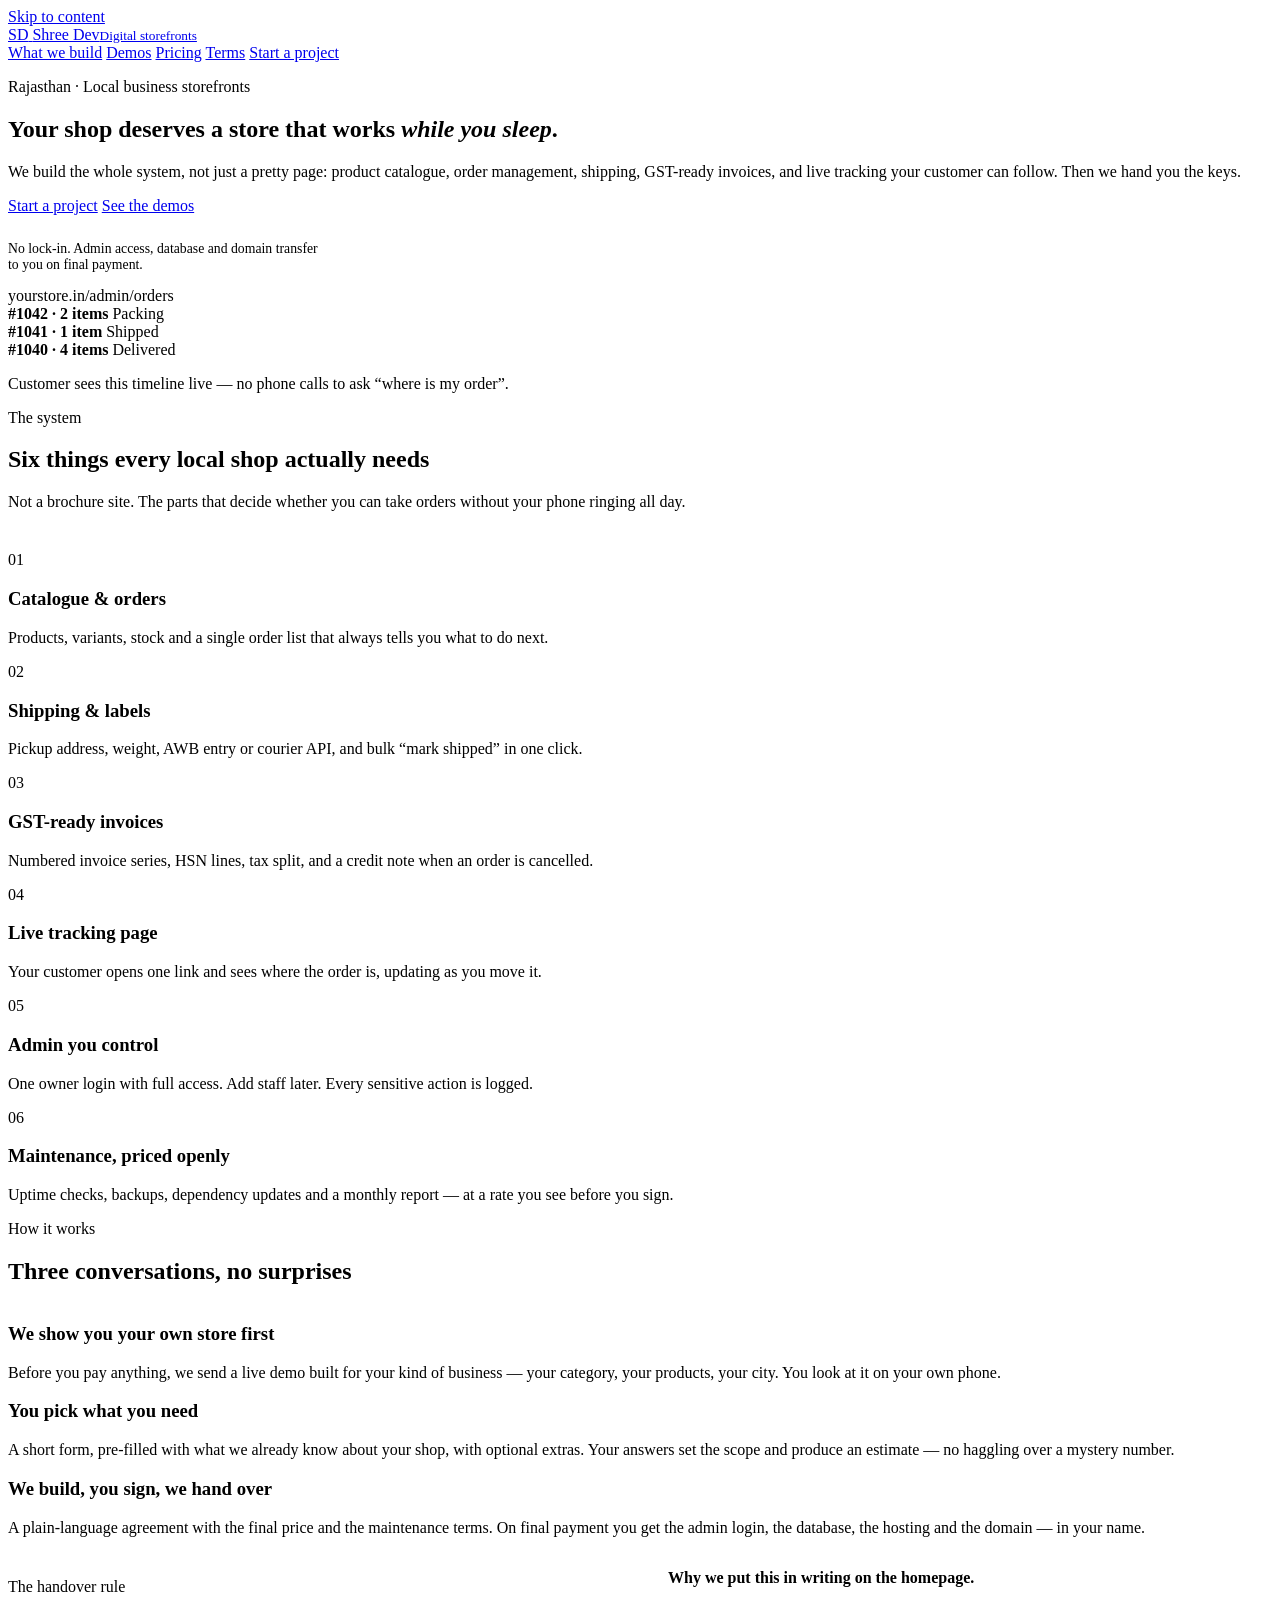
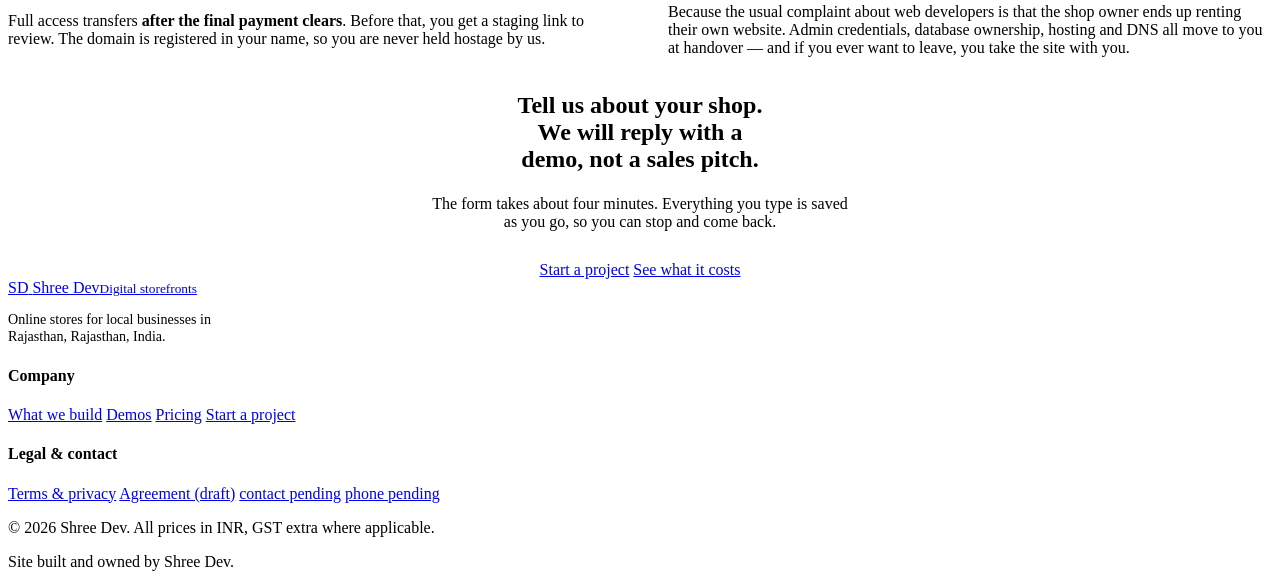
==== index.html @ 08fc1cc0 "Add files via upload" ====
<!DOCTYPE html>
<html lang="en">
<head>
<meta charset="utf-8">
<meta name="viewport" content="width=device-width, initial-scale=1">
<title>Shree Dev — Online stores for local businesses in Rajasthan</title>
<meta name="description" content="Shree Dev builds complete online stores for local businesses: catalogue, order management, shipping, GST invoices and live tracking. You keep full admin access.">
<meta name="theme-color" content="#fbf8f3">
<meta property="og:title" content="Shree Dev — Online stores for local businesses">
<meta property="og:description" content="Catalogue, orders, shipping, invoices and live tracking — built for your shop, handed over with full access.">
<meta property="og:type" content="website">
<link rel="stylesheet" href="assets/style.css">
</head>
<body>
<a class="skip" href="#main">Skip to content</a>

<header class="site-header">
  <div class="wrap">
    <a class="brand" href="index.html" aria-label="Shree Dev, home">
      <span class="mark" aria-hidden="true">SD</span>
      <span class="brand-name">Shree Dev<small>Digital storefronts</small></span>
    </a>
    <nav class="nav" aria-label="Main">
      <a href="services.html">What we build</a>
      <a href="demos.html">Demos</a>
      <a href="services.html#pricing">Pricing</a>
      <a href="legal.html">Terms</a>
      <a class="btn btn--primary" href="start.html">Start a project</a>
    </nav>
  </div>
</header>

<main id="main">

  <!-- HERO -->
  <section class="hero">
    <div class="wrap hero-grid">
      <div>
        <p class="eyebrow">Rajasthan &middot; Local business storefronts</p>
        <h1>Your shop deserves a store that works <em>while you sleep</em>.</h1>
        <p class="lede">
          We build the whole system, not just a pretty page: product catalogue, order
          management, shipping, GST-ready invoices, and live tracking your customer
          can follow. Then we hand you the keys.
        </p>
        <div class="btn-row">
          <a class="btn btn--terra" href="start.html">Start a project</a>
          <a class="btn btn--ghost" href="demos.html">See the demos</a>
        </div>
        <p style="margin-top:26px;font-size:.86rem;color:var(--ink-45);max-width:46ch">
          No lock-in. Admin access, database and domain transfer to you on final payment.
        </p>
      </div>

      <div class="preview" role="img" aria-label="Preview of the order dashboard we build for clients: three orders with packing, shipped and delivered status, and a tracking progress bar.">
        <div class="preview-bar">
          <span class="dot"></span><span class="dot"></span><span class="dot"></span>
          <span class="preview-url">yourstore.in/admin/orders</span>
        </div>
        <div class="preview-body">
          <div class="pv-row">
            <strong>#1042 &middot; 2 items</strong>
            <span class="chip chip--pack">Packing</span>
          </div>
          <div class="pv-row">
            <strong>#1041 &middot; 1 item</strong>
            <span class="chip chip--ship">Shipped</span>
          </div>
          <div class="pv-row">
            <strong>#1040 &middot; 4 items</strong>
            <span class="chip chip--done">Delivered</span>
          </div>
          <div class="pv-track" aria-hidden="true">
            <i class="on"></i><i class="on"></i><i class="on"></i><i></i><i></i>
          </div>
          <p class="pv-caption">Customer sees this timeline live — no phone calls to ask “where is my order”.</p>
        </div>
      </div>
    </div>
  </section>

  <!-- WHAT YOU GET -->
  <section class="section section--paper2">
    <div class="wrap">
      <p class="eyebrow">The system</p>
      <h2>Six things every local shop actually needs</h2>
      <p class="lede" style="margin-bottom:40px">
        Not a brochure site. The parts that decide whether you can take orders
        without your phone ringing all day.
      </p>

      <div class="grid grid--3">
        <article class="card reveal">
          <span class="num">01</span>
          <h3>Catalogue &amp; orders</h3>
          <p>Products, variants, stock and a single order list that always tells you what to do next.</p>
        </article>
        <article class="card reveal">
          <span class="num">02</span>
          <h3>Shipping &amp; labels</h3>
          <p>Pickup address, weight, AWB entry or courier API, and bulk “mark shipped” in one click.</p>
        </article>
        <article class="card reveal">
          <span class="num">03</span>
          <h3>GST-ready invoices</h3>
          <p>Numbered invoice series, HSN lines, tax split, and a credit note when an order is cancelled.</p>
        </article>
        <article class="card reveal">
          <span class="num">04</span>
          <h3>Live tracking page</h3>
          <p>Your customer opens one link and sees where the order is, updating as you move it.</p>
        </article>
        <article class="card reveal">
          <span class="num">05</span>
          <h3>Admin you control</h3>
          <p>One owner login with full access. Add staff later. Every sensitive action is logged.</p>
        </article>
        <article class="card reveal">
          <span class="num">06</span>
          <h3>Maintenance, priced openly</h3>
          <p>Uptime checks, backups, dependency updates and a monthly report — at a rate you see before you sign.</p>
        </article>
      </div>
    </div>
  </section>

  <!-- HOW IT WORKS -->
  <section class="section">
    <div class="wrap">
      <p class="eyebrow">How it works</p>
      <h2>Three conversations, no surprises</h2>
      <div class="steps" style="margin-top:38px">
        <div class="step reveal">
          <div>
            <h3>We show you your own store first</h3>
            <p>Before you pay anything, we send a live demo built for your kind of business — your category, your products, your city. You look at it on your own phone.</p>
          </div>
        </div>
        <div class="step reveal">
          <div>
            <h3>You pick what you need</h3>
            <p>A short form, pre-filled with what we already know about your shop, with optional extras. Your answers set the scope and produce an estimate — no haggling over a mystery number.</p>
          </div>
        </div>
        <div class="step reveal">
          <div>
            <h3>We build, you sign, we hand over</h3>
            <p>A plain-language agreement with the final price and the maintenance terms. On final payment you get the admin login, the database, the hosting and the domain — in your name.</p>
          </div>
        </div>
      </div>
    </div>
  </section>

  <!-- HANDOVER -->
  <section class="section section--paper2">
    <div class="wrap" style="display:grid;grid-template-columns:1fr 1fr;gap:56px;align-items:center">
      <div>
        <p class="eyebrow">The handover rule</p>
        <p class="pull">
          Full access transfers <strong>after the final payment clears</strong>. Before that,
          you get a staging link to review. The domain is registered in your name, so
          you are never held hostage by us.
        </p>
      </div>
      <div class="note reveal">
        <p><strong>Why we put this in writing on the homepage.</strong></p>
        <p>Because the usual complaint about web developers is that the shop owner ends up
        renting their own website. Admin credentials, database ownership, hosting and DNS
        all move to you at handover — and if you ever want to leave, you take the site with you.</p>
      </div>
    </div>
  </section>

  <!-- CTA -->
  <section class="section">
    <div class="wrap" style="text-align:center">
      <h2 style="max-width:22ch;margin-inline:auto">Tell us about your shop. We will reply with a demo, not a sales pitch.</h2>
      <p class="lede" style="margin:22px auto 30px;max-width:52ch">
        The form takes about four minutes. Everything you type is saved as you go, so you can stop and come back.
      </p>
      <div class="btn-row" style="justify-content:center">
        <a class="btn btn--terra" href="start.html">Start a project</a>
        <a class="btn btn--ghost" href="services.html#pricing">See what it costs</a>
      </div>
    </div>
  </section>

</main>

<footer class="site-footer">
  <div class="wrap">
    <div class="foot-grid">
      <div>
        <a class="brand" href="index.html" style="margin-bottom:16px">
          <span class="mark" aria-hidden="true">SD</span>
          <span class="brand-name">Shree Dev<small>Digital storefronts</small></span>
        </a>
        <p style="font-size:.88rem;max-width:34ch">
          Online stores for local businesses in <span data-site="city">Rajasthan</span>,
          <span data-site="cityRegion">Rajasthan, India</span>.
        </p>
      </div>
      <div>
        <h4>Company</h4>
        <a href="services.html">What we build</a>
        <a href="demos.html">Demos</a>
        <a href="services.html#pricing">Pricing</a>
        <a href="start.html">Start a project</a>
      </div>
      <div>
        <h4>Legal &amp; contact</h4>
        <a href="legal.html">Terms &amp; privacy</a>
        <a href="legal.html#agreement">Agreement (draft)</a>
        <a href="#" data-site="email">contact pending</a>
        <a href="#" data-site="phone">phone pending</a>
      </div>
    </div>
    <div class="foot-note">
      <p>&copy; <span id="year">2026</span> Shree Dev. All prices in INR, GST extra where applicable.</p>
      <p>Site built and owned by Shree Dev.</p>
    </div>
  </div>
</footer>

<script src="assets/config.js"></script>
<script src="assets/app.js"></script>
</body>
</html>
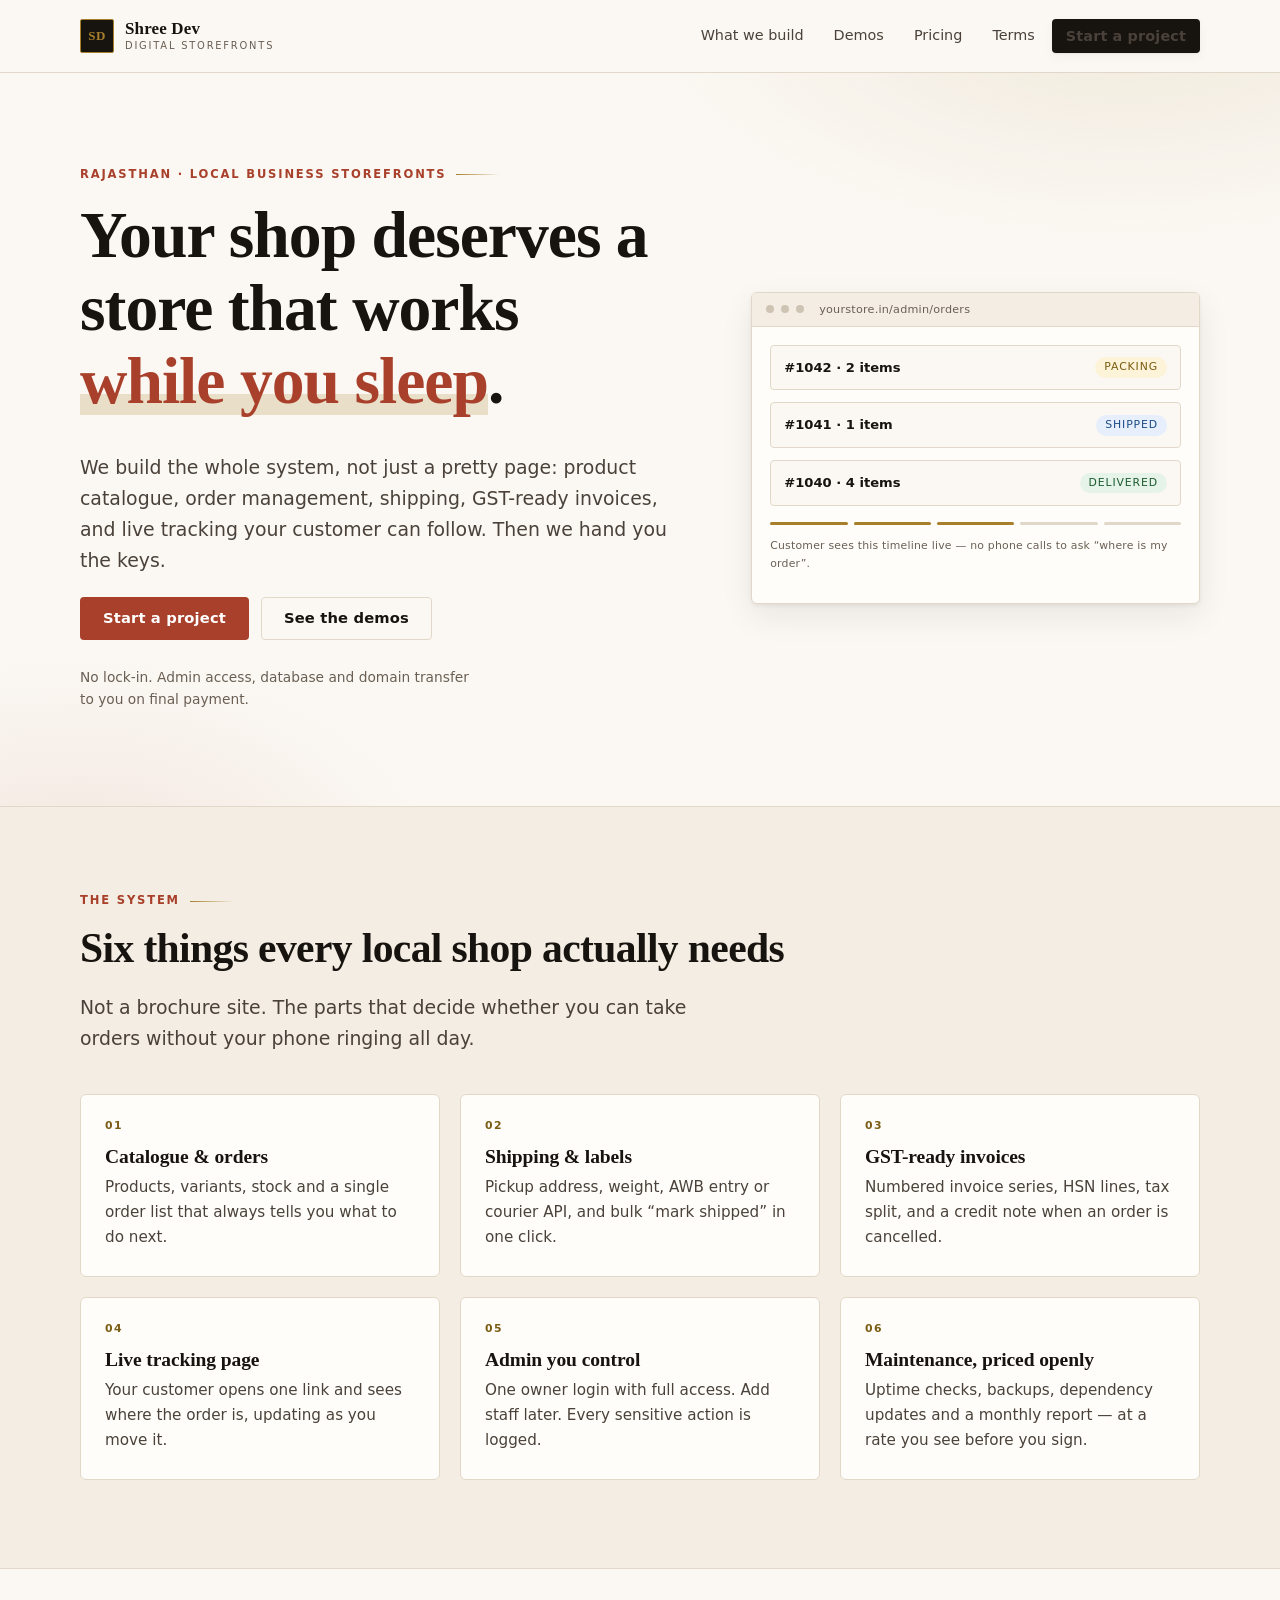
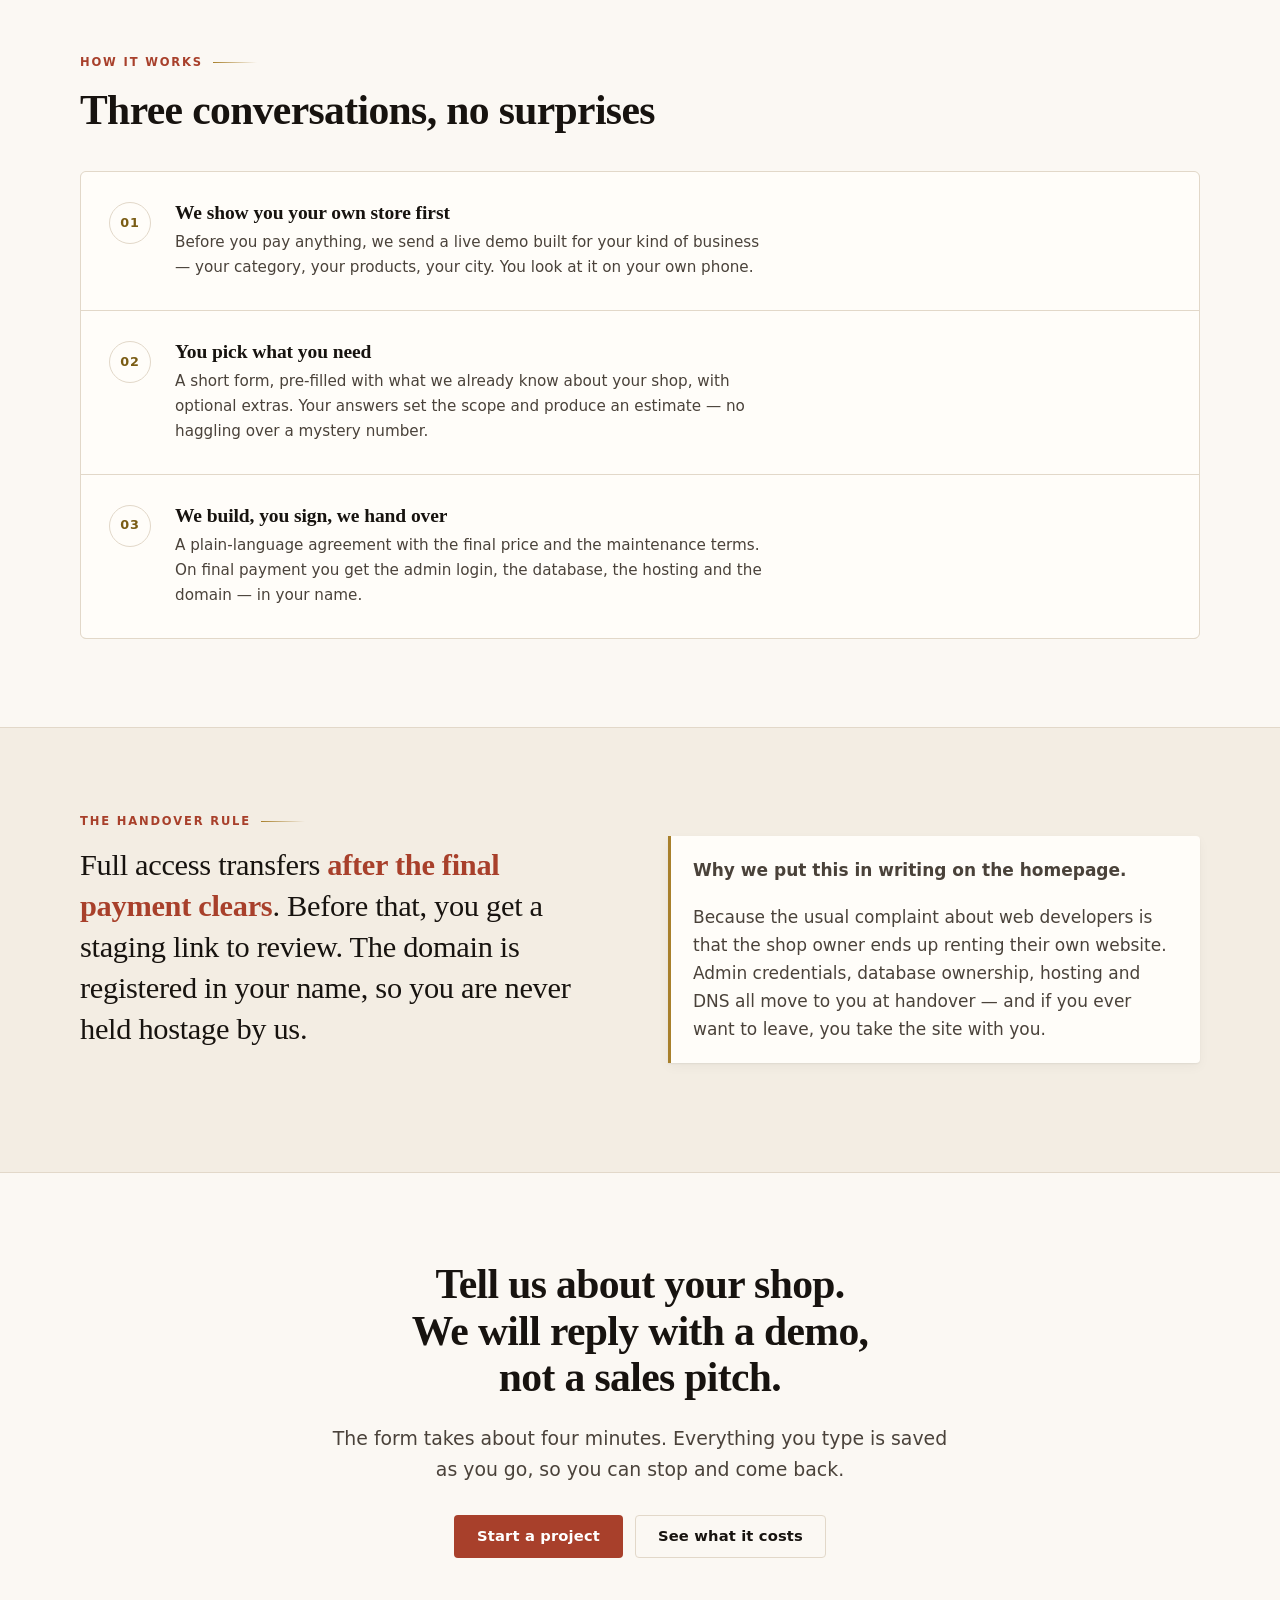
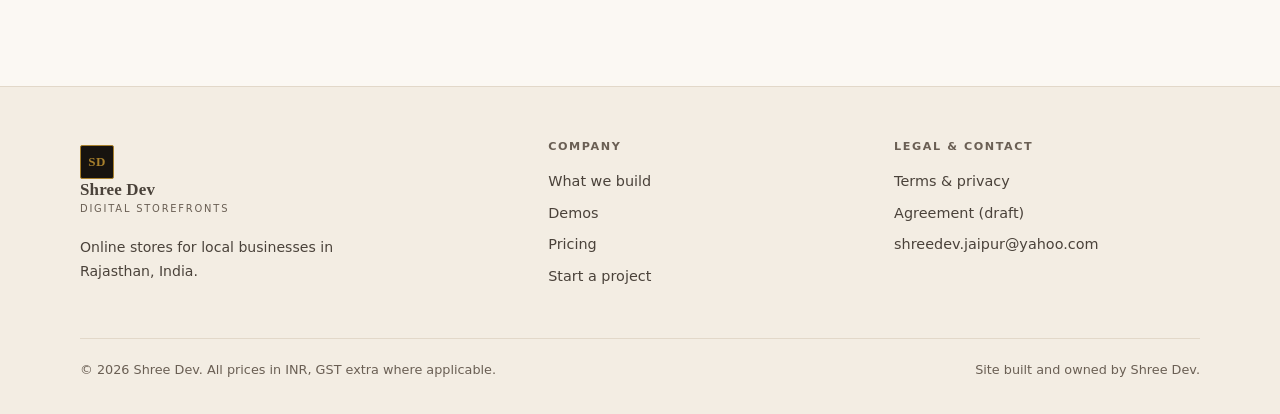
==== commit 0aa04091: "Fix live-site defects: footer fallbacks, demo buttons, og:image, favicon, robots/sitemap" ====
--- a/index.html
+++ b/index.html
@@ -9,6 +9,13 @@
 <meta property="og:title" content="Shree Dev — Online stores for local businesses">
 <meta property="og:description" content="Catalogue, orders, shipping, invoices and live tracking — built for your shop, handed over with full access.">
 <meta property="og:type" content="website">
+<meta property="og:url" content="https://shreedev-site.pages.dev/">
+<meta property="og:image" content="https://shreedev-site.pages.dev/assets/og-image.jpg">
+<meta property="og:image:width" content="1200">
+<meta property="og:image:height" content="630">
+<meta property="og:image:alt" content="Shree Dev — Your shop, online. Orders to delivery, done for you.">
+<meta name="twitter:card" content="summary_large_image">
+<link rel="icon" type="image/svg+xml" href="assets/favicon.svg">
 <link rel="stylesheet" href="assets/style.css">
 </head>
 <body>
@@ -198,7 +205,7 @@
         </a>
         <p style="font-size:.88rem;max-width:34ch">
           Online stores for local businesses in <span data-site="city">Rajasthan</span>,
-          <span data-site="cityRegion">Rajasthan, India</span>.
+          <span data-site="cityRegion">India</span>.
         </p>
       </div>
       <div>
@@ -212,8 +219,7 @@
         <h4>Legal &amp; contact</h4>
         <a href="legal.html">Terms &amp; privacy</a>
         <a href="legal.html#agreement">Agreement (draft)</a>
-        <a href="#" data-site="email">contact pending</a>
-        <a href="#" data-site="phone">phone pending</a>
+        <a href="mailto:shreedev.jaipur@yahoo.com" data-site="email">shreedev.jaipur@yahoo.com</a>
       </div>
     </div>
     <div class="foot-note">
--- a/assets/style.css
+++ b/assets/style.css
@@ -0,0 +1,354 @@
+/* Shree Dev — agency site styles
+   Palette: paper / ink / terracotta / brass
+   No external fonts, no external requests. */
+
+:root {
+  --paper: #fbf8f3;
+  --paper-2: #f3ede3;
+  --ink: #17130f;
+  --ink-70: #4a423a;
+  --ink-45: #6a5f54;   /* muted text: 5.34:1 on paper-2, passes AA (was #7a6f64 at 4.21:1 — failed on footer/table) */
+  --line: #e2d8c9;
+  --terra: #a8402b;
+  --terra-dark: #8a3322;
+  --brass: #a8802c;         /* decoration only: borders, hairlines, fills */
+  --brass-text: #7a5c14;   /* brass for TEXT: 5.88:1 on paper, passes AA (orig brass is 3.42:1 — fails) */
+  --white: #fffdf9;
+  --focus: #1a5fb4;
+  --shadow-sm: 0 1px 2px rgba(23, 19, 15, .06), 0 4px 12px rgba(23, 19, 15, .04);
+  --shadow-md: 0 2px 4px rgba(23, 19, 15, .06), 0 12px 32px rgba(23, 19, 15, .08);
+  --serif: "Iowan Old Style", "Palatino Linotype", Palatino, Georgia, "Times New Roman", serif;
+  --sans: "Segoe UI", system-ui, -apple-system, "Helvetica Neue", Arial, sans-serif;
+  --wrap: 1120px;
+  --r: 4px;
+}
+
+* { box-sizing: border-box; }
+
+html { scroll-behavior: smooth; }
+
+body {
+  margin: 0;
+  background: var(--paper);
+  color: var(--ink);
+  font: 400 17px/1.65 var(--sans);
+  -webkit-font-smoothing: antialiased;
+  text-rendering: optimizeLegibility;
+}
+
+@media (prefers-reduced-motion: reduce) {
+  html { scroll-behavior: auto; }
+  * { animation: none !important; transition: none !important; }
+}
+
+img { max-width: 100%; display: block; }
+a { color: var(--terra-dark); text-decoration-thickness: 1px; text-underline-offset: 3px; }
+a:hover { color: var(--terra); }
+
+:focus-visible {
+  outline: 3px solid var(--focus);
+  outline-offset: 2px;
+  border-radius: 2px;
+}
+
+.skip {
+  position: absolute; left: -9999px; top: 0;
+  background: var(--ink); color: var(--white);
+  padding: 12px 18px; z-index: 99;
+}
+.skip:focus { left: 12px; top: 12px; }
+
+/* ---------- layout ---------- */
+.wrap { width: min(100% - 40px, var(--wrap)); margin-inline: auto; }
+.section { padding: 88px 0; }
+.section--tight { padding: 56px 0; }
+.section--paper2 { background: var(--paper-2); border-block: 1px solid var(--line); }
+
+/* ---------- type ---------- */
+h1, h2, h3, h4 { font-family: var(--serif); font-weight: 600; letter-spacing: -.015em; margin: 0 0 .5em; line-height: 1.12; }
+h1 { font-size: clamp(2.4rem, 6vw, 4.1rem); }
+h2 { font-size: clamp(1.75rem, 3.6vw, 2.6rem); }
+h3 { font-size: 1.22rem; letter-spacing: -.005em; }
+p { margin: 0 0 1.1em; color: var(--ink-70); max-width: 62ch; }
+.lede { font-size: 1.18rem; color: var(--ink-70); max-width: 54ch; }
+
+.eyebrow {
+  font: 600 .72rem/1 var(--sans);
+  letter-spacing: .16em;
+  text-transform: uppercase;
+  color: var(--terra);
+  margin: 0 0 18px;
+  display: flex; align-items: center; gap: 10px;
+}
+.eyebrow::after {
+  content: ""; height: 1px; flex: 0 0 44px;
+  background: linear-gradient(90deg, var(--brass), transparent);
+}
+
+/* ---------- header ---------- */
+.site-header {
+  position: sticky; top: 0; z-index: 40;
+  background: rgba(251, 248, 243, .88);
+  backdrop-filter: blur(10px);
+  border-bottom: 1px solid var(--line);
+}
+.site-header .wrap {
+  display: flex; align-items: center; justify-content: space-between;
+  gap: 24px; min-height: 72px;
+}
+.brand { display: flex; align-items: center; gap: 11px; text-decoration: none; color: var(--ink); }
+.brand:hover { color: var(--ink); }
+.mark {
+  width: 34px; height: 34px; flex: 0 0 34px;
+  display: grid; place-items: center;
+  border: 1px solid var(--brass);
+  background: var(--ink); color: var(--brass);
+  font: 600 13px/1 var(--serif); letter-spacing: .04em;
+  border-radius: 2px;
+}
+.brand-name { font: 600 1.06rem/1.2 var(--serif); letter-spacing: .01em; }
+.brand-name small {
+  display: block; font: 400 .62rem/1.4 var(--sans);
+  letter-spacing: .18em; text-transform: uppercase; color: var(--ink-45);
+}
+.nav { display: flex; align-items: center; gap: 4px; }
+.nav a {
+  font-size: .9rem; color: var(--ink-70); text-decoration: none;
+  padding: 9px 13px; border-radius: var(--r);
+  transition: background .18s ease, color .18s ease;
+}
+.nav a:hover { background: var(--paper-2); color: var(--ink); }
+.nav a[aria-current="page"] { color: var(--ink); font-weight: 600; }
+
+@media (max-width: 860px) {
+  .nav { display: none; }
+  .site-header .wrap { min-height: 62px; }
+}
+
+/* ---------- buttons ---------- */
+.btn {
+  display: inline-flex; align-items: center; gap: 9px;
+  padding: 13px 22px; border-radius: var(--r);
+  font: 600 .92rem/1 var(--sans); letter-spacing: .01em;
+  text-decoration: none; border: 1px solid transparent;
+  cursor: pointer; transition: transform .16s ease, box-shadow .16s ease, background .16s ease, color .16s ease;
+}
+.btn:hover { transform: translateY(-1px); }
+.btn--primary { background: var(--ink); color: var(--white); box-shadow: var(--shadow-sm); }
+.btn--primary:hover { background: #000; color: #fff; box-shadow: var(--shadow-md); }
+.btn--ghost { background: transparent; color: var(--ink); border-color: var(--line); }
+.btn--ghost:hover { background: var(--white); border-color: var(--ink-45); color: var(--ink); }
+.btn--terra { background: var(--terra); color: #fff; }
+.btn--terra:hover { background: var(--terra-dark); color: #fff; }
+.btn[aria-disabled="true"] { opacity: .45; pointer-events: none; }
+.btn-row { display: flex; flex-wrap: wrap; gap: 12px; align-items: center; }
+
+/* ---------- hero ---------- */
+.hero { position: relative; overflow: hidden; padding: 96px 0 80px; }
+.hero::before {
+  content: ""; position: absolute; inset: 0; pointer-events: none;
+  background:
+    radial-gradient(680px 340px at 88% -10%, rgba(168, 128, 44, .13), transparent 70%),
+    radial-gradient(520px 320px at 6% 110%, rgba(168, 64, 43, .10), transparent 70%);
+}
+.hero .wrap { position: relative; }
+.hero-grid { display: grid; grid-template-columns: 1.15fr .85fr; gap: 64px; align-items: center; }
+@media (max-width: 980px) { .hero-grid { grid-template-columns: 1fr; gap: 44px; } }
+.hero h1 em { font-style: normal; color: var(--terra); position: relative; white-space: nowrap; }
+.hero h1 em::after {
+  content: ""; position: absolute; left: 0; right: 0; bottom: .04em; height: .32em;
+  background: rgba(168, 128, 44, .22); z-index: -1;
+}
+
+/* preview card in hero */
+.preview {
+  background: var(--white);
+  border: 1px solid var(--line);
+  border-radius: 6px;
+  box-shadow: var(--shadow-md);
+  overflow: hidden;
+}
+.preview-bar {
+  display: flex; align-items: center; gap: 7px;
+  padding: 11px 14px; border-bottom: 1px solid var(--line);
+  background: var(--paper-2);
+}
+.dot { width: 8px; height: 8px; border-radius: 50%; background: #cfc4b4; }
+.preview-url {
+  margin-left: 8px; font: 400 .7rem/1 var(--sans);
+  color: var(--ink-45); letter-spacing: .02em;
+}
+.preview-body { padding: 18px; display: grid; gap: 12px; }
+.pv-row { display: flex; align-items: center; justify-content: space-between; gap: 12px;
+  padding: 11px 13px; border: 1px solid var(--line); border-radius: var(--r); background: var(--paper); }
+.pv-row strong { font-size: .82rem; font-weight: 600; }
+.pv-row span { font: 500 .68rem/1 var(--sans); letter-spacing: .08em; text-transform: uppercase; }
+.chip { padding: 5px 9px; border-radius: 999px; font-size: .64rem; letter-spacing: .09em; text-transform: uppercase; font-weight: 700; }
+.chip--pack { background: #fdf3d8; color: #7a5c12; }
+.chip--ship { background: #e6effb; color: #1c4c85; }
+.chip--done { background: #e5f3e8; color: #1f5c32; }
+.pv-track { display: flex; align-items: center; gap: 6px; margin-top: 4px; }
+.pv-track i { height: 3px; flex: 1; background: var(--line); border-radius: 2px; }
+.pv-track i.on { background: var(--brass); }
+.pv-caption { font-size: .68rem; color: var(--ink-45); letter-spacing: .02em; }
+
+/* ---------- cards ---------- */
+.grid { display: grid; gap: 20px; }
+.grid--3 { grid-template-columns: repeat(3, 1fr); }
+.grid--2 { grid-template-columns: repeat(2, 1fr); }
+@media (max-width: 980px) { .grid--3 { grid-template-columns: 1fr 1fr; } }
+@media (max-width: 680px) { .grid--3, .grid--2 { grid-template-columns: 1fr; } }
+
+.card {
+  background: var(--white);
+  border: 1px solid var(--line);
+  border-radius: 6px;
+  padding: 26px 24px;
+  transition: transform .2s ease, box-shadow .2s ease, border-color .2s ease;
+}
+.card:hover { transform: translateY(-3px); box-shadow: var(--shadow-md); border-color: #d3c6b4; }
+.card h3 { margin-bottom: .35em; }
+.card p { margin: 0; font-size: .95rem; }
+.card .num {
+  font: 600 .68rem/1 var(--sans); letter-spacing: .14em;
+  color: var(--brass-text); display: block; margin-bottom: 14px;
+}
+
+/* ---------- steps ---------- */
+.steps { counter-reset: step; display: grid; gap: 1px; background: var(--line); border: 1px solid var(--line); border-radius: 6px; overflow: hidden; }
+.step { background: var(--white); padding: 30px 28px; display: grid; grid-template-columns: 46px 1fr; gap: 20px; align-items: start; }
+.step::before {
+  counter-increment: step; content: counter(step, decimal-leading-zero);
+  font: 600 .8rem/1 var(--sans); letter-spacing: .06em; color: var(--brass-text);
+  border: 1px solid var(--line); border-radius: 50%;
+  width: 40px; height: 40px; display: grid; place-items: center;
+}
+.step h3 { margin-bottom: .3em; }
+.step p { margin: 0; font-size: .95rem; }
+
+/* ---------- table ---------- */
+.table-wrap { overflow-x: auto; border: 1px solid var(--line); border-radius: 6px; background: var(--white); }
+table { width: 100%; border-collapse: collapse; font-size: .93rem; min-width: 620px; }
+th, td { text-align: left; padding: 14px 18px; border-bottom: 1px solid var(--line); vertical-align: top; }
+thead th {
+  font: 600 .7rem/1.4 var(--sans); letter-spacing: .12em; text-transform: uppercase;
+  color: var(--ink-45); background: var(--paper-2);
+}
+tbody tr:last-child td { border-bottom: 0; }
+tbody tr:hover { background: #fdfbf7; }
+td.yes { color: #1f5c32; font-weight: 600; }
+td.no { color: #9a8f84; }
+
+/* ---------- quote / note blocks ---------- */
+.note {
+  border-left: 3px solid var(--brass);
+  background: var(--white);
+  padding: 20px 22px; border-radius: 0 var(--r) var(--r) 0;
+  box-shadow: var(--shadow-sm);
+}
+.note p:last-child { margin-bottom: 0; }
+.note--warn { border-left-color: var(--terra); }
+.note--warn strong { color: var(--terra-dark); }
+
+.pull {
+  font-family: var(--serif); font-size: clamp(1.3rem, 2.6vw, 1.9rem);
+  line-height: 1.35; letter-spacing: -.01em; color: var(--ink);
+  max-width: 34ch;
+}
+.pull strong { color: var(--terra); font-weight: 600; }
+
+/* ---------- demo cards ---------- */
+.demo-card {
+  background: var(--white); border: 1px solid var(--line); border-radius: 6px;
+  overflow: hidden; display: flex; flex-direction: column;
+  transition: transform .2s ease, box-shadow .2s ease;
+}
+.demo-card:hover { transform: translateY(-3px); box-shadow: var(--shadow-md); }
+.demo-thumb {
+  aspect-ratio: 16 / 10; position: relative; overflow: hidden;
+  border-bottom: 1px solid var(--line);
+  display: grid; place-items: center;
+}
+.demo-thumb--retail { background: linear-gradient(135deg, #efe6d6, #ddc9ae); }
+.demo-thumb--food { background: linear-gradient(135deg, #f0ddd2, #dcb9a2); }
+.demo-thumb--craft { background: linear-gradient(135deg, #e8e2d4, #c8bda3); }
+.demo-thumb span {
+  font: 600 .68rem/1 var(--sans); letter-spacing: .18em; text-transform: uppercase;
+  color: var(--ink-45);
+  border: 1px solid rgba(23,19,15,.18); padding: 8px 12px; border-radius: 999px;
+  background: rgba(255,255,255,.6);
+}
+.demo-body { padding: 22px 22px 24px; display: flex; flex-direction: column; gap: 10px; flex: 1; }
+.demo-body h3 { margin: 0; }
+.demo-body p { margin: 0; font-size: .93rem; flex: 1; }
+.tag { font: 600 .66rem/1 var(--sans); letter-spacing: .12em; text-transform: uppercase; color: var(--brass-text); }
+
+/* ---------- form ---------- */
+.form-shell { background: var(--white); border: 1px solid var(--line); border-radius: 6px; box-shadow: var(--shadow-sm); padding: 34px; }
+@media (max-width: 620px) { .form-shell { padding: 22px 18px; } }
+.field { margin-bottom: 20px; }
+.field > label, .fieldset > legend {
+  display: block; font: 600 .82rem/1.5 var(--sans); letter-spacing: .01em;
+  margin-bottom: 7px; color: var(--ink);
+}
+.hint { display: block; font: 400 .78rem/1.5 var(--sans); color: var(--ink-45); margin-top: 5px; }
+input[type="text"], input[type="email"], input[type="tel"], input[type="url"], select, textarea {
+  width: 100%; padding: 11px 13px; font: 400 .95rem/1.45 var(--sans);
+  color: var(--ink); background: var(--paper);
+  border: 1px solid var(--line); border-radius: var(--r);
+  transition: border-color .16s ease, background .16s ease;
+}
+input:focus, select:focus, textarea:focus { border-color: var(--ink-45); background: var(--white); }
+textarea { min-height: 96px; resize: vertical; }
+.fieldset { border: 1px solid var(--line); border-radius: var(--r); padding: 18px 18px 6px; margin: 0 0 20px; }
+.fieldset legend { padding: 0 6px; margin-bottom: 12px; }
+.check { display: flex; gap: 10px; align-items: flex-start; margin-bottom: 10px; font-size: .92rem; color: var(--ink-70); }
+.check input { margin-top: 4px; width: 16px; height: 16px; accent-color: var(--terra); flex: 0 0 16px; }
+.row-2 { display: grid; grid-template-columns: 1fr 1fr; gap: 18px; }
+@media (max-width: 620px) { .row-2 { grid-template-columns: 1fr; } }
+.err { color: #9a2b1b; font: 600 .78rem/1.5 var(--sans); margin-top: 5px; display: none; }
+.field.invalid input, .field.invalid select { border-color: #c0392b; }
+.field.invalid .err { display: block; }
+
+.form-status {
+  margin-top: 18px; padding: 14px 16px; border-radius: var(--r);
+  font-size: .9rem; display: none;
+}
+.form-status.show { display: block; }
+.form-status--ok { background: #e5f3e8; color: #1f5c32; border: 1px solid #bcdcc4; }
+.form-status--bad { background: #fbe9e5; color: #8a3322; border: 1px solid #e8c3b8; }
+
+.devbar {
+  background: #fff5d6; border: 1px dashed #b8942f; color: #6b520f;
+  padding: 10px 14px; border-radius: var(--r); font-size: .82rem;
+  margin-bottom: 18px;
+}
+
+/* ---------- legal ---------- */
+.legal { max-width: 78ch; }
+.legal h2 { margin-top: 2.1em; padding-top: 1.1em; border-top: 1px solid var(--line); }
+.legal h2:first-of-type { margin-top: 0; border-top: 0; padding-top: 0; }
+.legal h3 { margin-top: 1.6em; }
+.legal ul, .legal ol { color: var(--ink-70); padding-left: 22px; }
+.legal li { margin-bottom: .5em; }
+.draft-banner {
+  background: #fbe9e5; border: 1px solid #e8c3b8; color: #7a2c1c;
+  padding: 16px 18px; border-radius: var(--r); margin-bottom: 34px;
+  font-size: .9rem;
+}
+.draft-banner strong { letter-spacing: .06em; text-transform: uppercase; font-size: .78rem; display: block; margin-bottom: 6px; }
+
+/* ---------- footer ---------- */
+.site-footer { border-top: 1px solid var(--line); background: var(--paper-2); padding: 54px 0 34px; margin-top: 40px; }
+.foot-grid { display: grid; grid-template-columns: 1.4fr 1fr 1fr; gap: 40px; }
+@media (max-width: 780px) { .foot-grid { grid-template-columns: 1fr; gap: 28px; } }
+.foot-grid h4 { font: 600 .7rem/1 var(--sans); letter-spacing: .14em; text-transform: uppercase; color: var(--ink-45); margin-bottom: 14px; }
+.foot-grid a { display: block; font-size: .9rem; color: var(--ink-70); text-decoration: none; padding: 4px 0; }
+.foot-grid a:hover { color: var(--terra-dark); text-decoration: underline; }
+.foot-note { margin-top: 40px; padding-top: 20px; border-top: 1px solid var(--line); font-size: .8rem; color: var(--ink-45); display: flex; justify-content: space-between; gap: 20px; flex-wrap: wrap; }
+.foot-note p { margin: 0; color: var(--ink-45); font-size: .8rem; max-width: none; }
+
+/* ---------- reveal on scroll ---------- */
+.reveal { opacity: 0; transform: translateY(14px); transition: opacity .55s ease, transform .55s ease; }
+.reveal.in { opacity: 1; transform: none; }
+@media (prefers-reduced-motion: reduce) { .reveal { opacity: 1; transform: none; } }
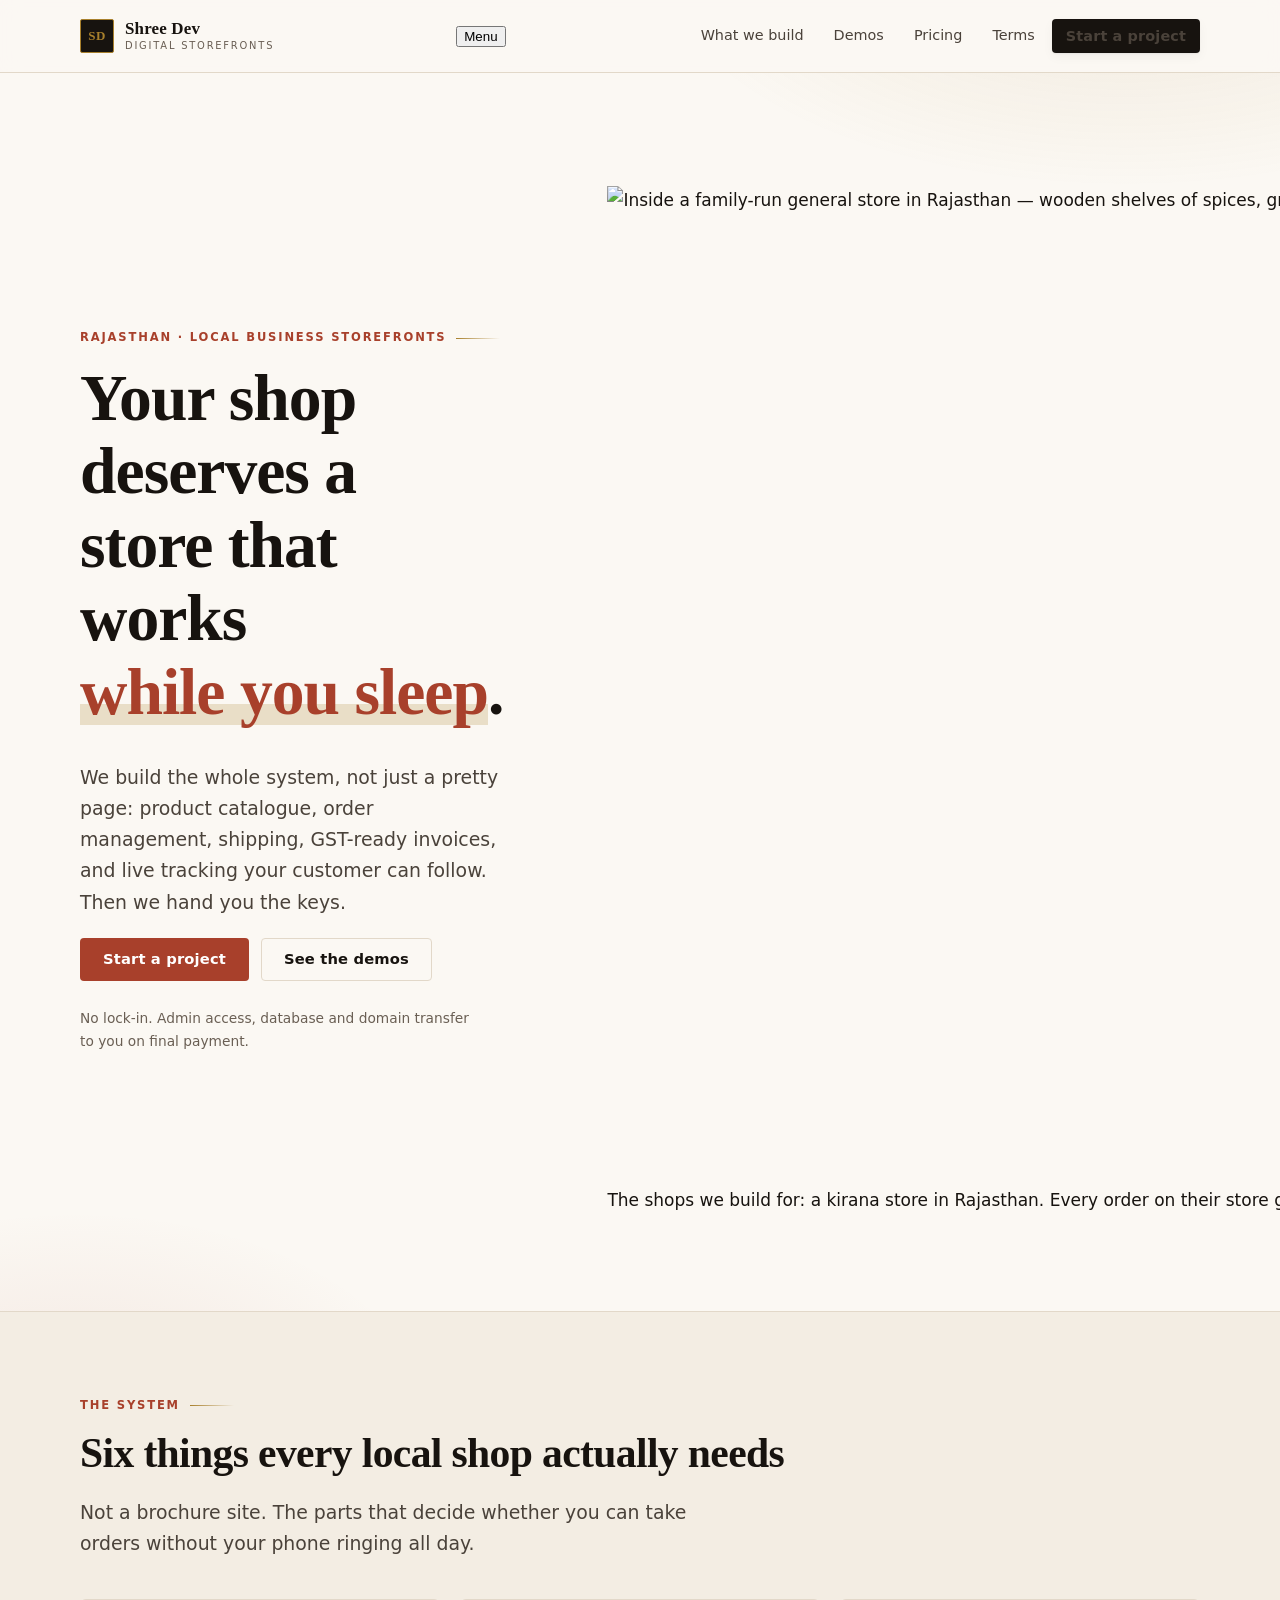
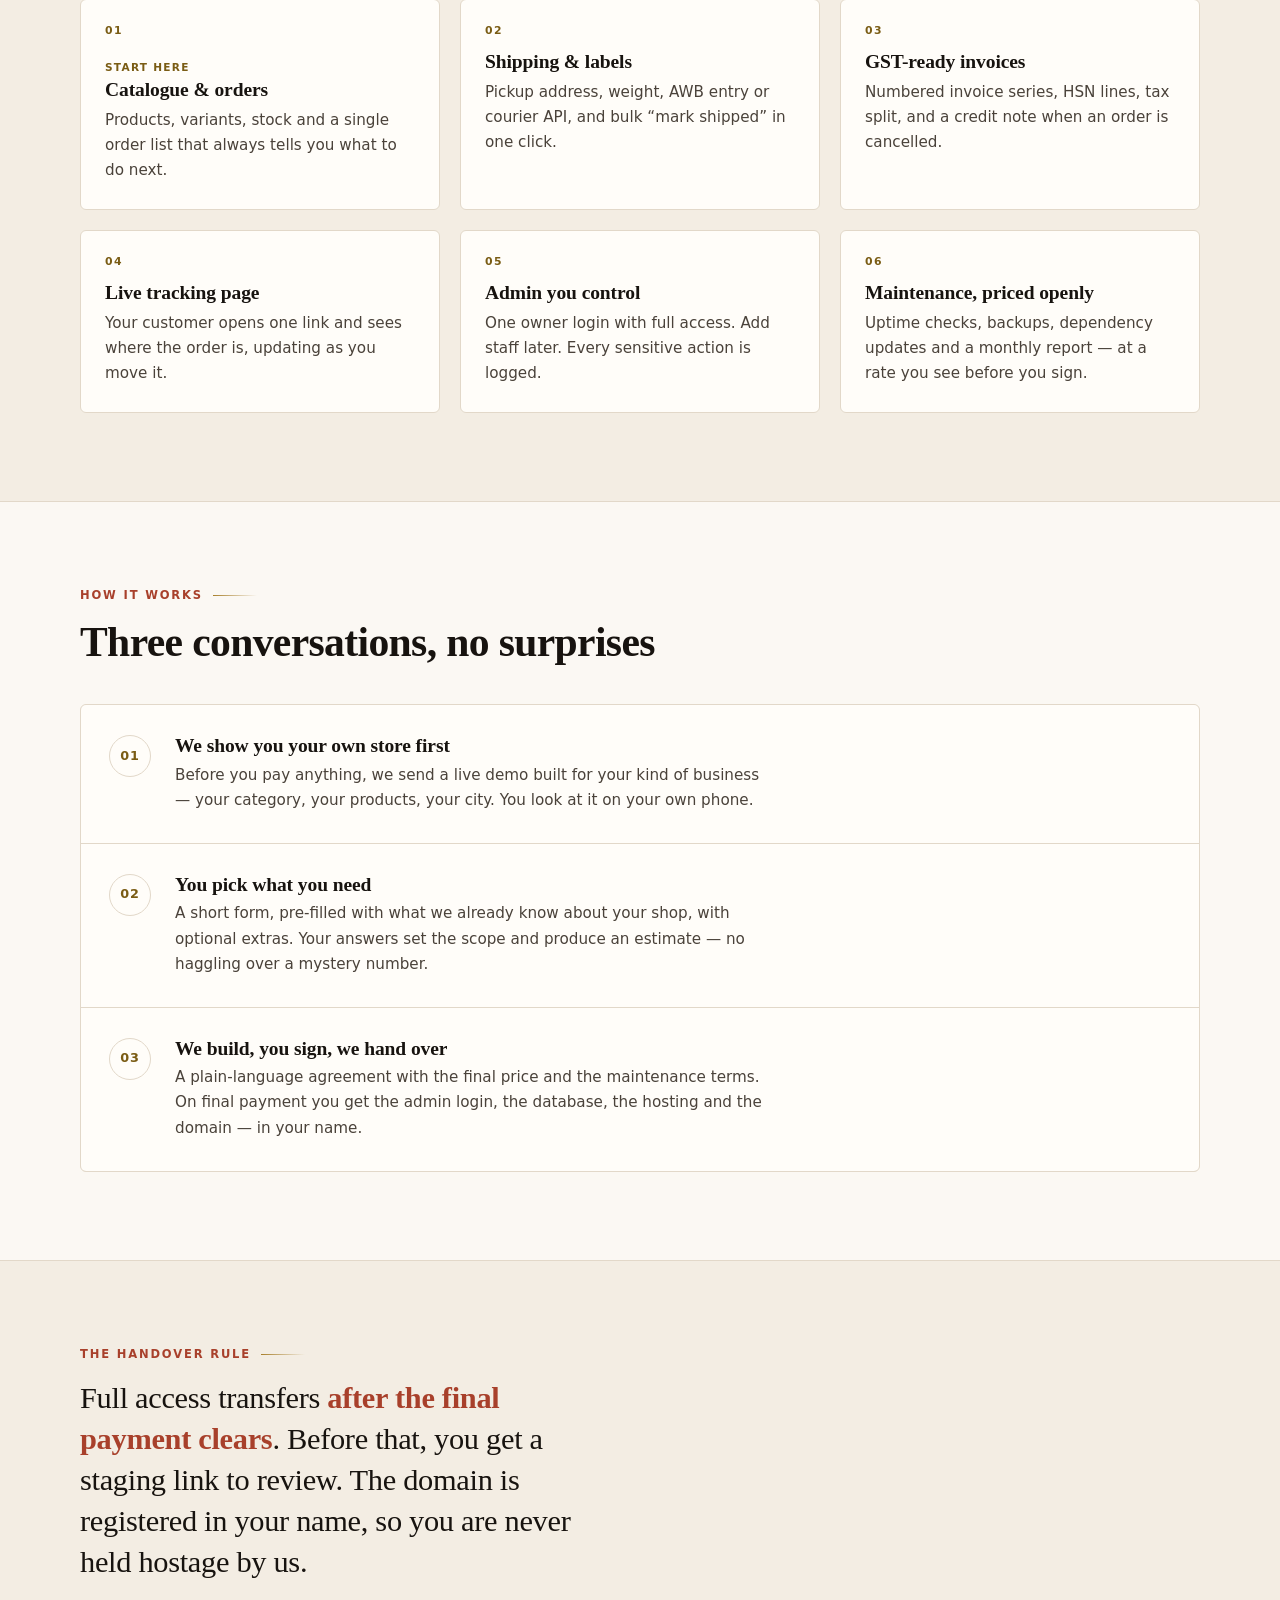
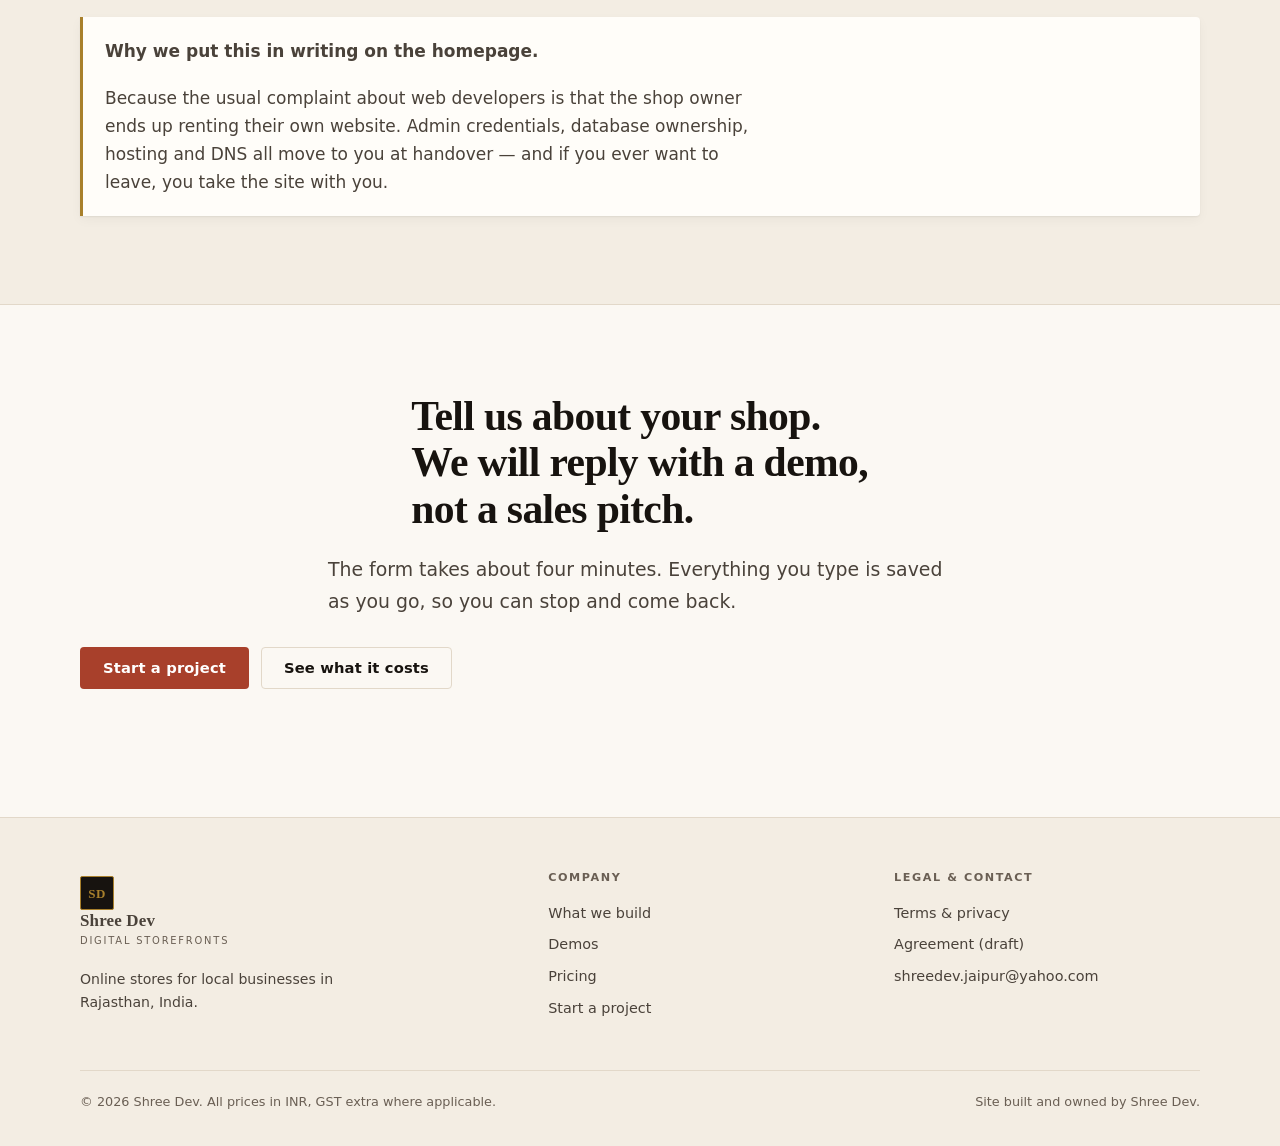
==== commit d16e5ba9: "Site improvement round: mobile nav, security headers, spam honeypot, real imagery, JSON-LD" ====
--- a/index.html
+++ b/index.html
@@ -17,6 +17,19 @@
 <meta name="twitter:card" content="summary_large_image">
 <link rel="icon" type="image/svg+xml" href="assets/favicon.svg">
 <link rel="stylesheet" href="assets/style.css">
+<script type="application/ld+json">
+{
+  "@context": "https://schema.org",
+  "@type": "ProfessionalService",
+  "name": "Shree Dev",
+  "description": "Shree Dev builds complete online stores for local businesses in Rajasthan: catalogue, order management, shipping, GST-ready invoices and live tracking.",
+  "url": "https://shreedev-site.pages.dev/",
+  "email": "shreedev.jaipur@yahoo.com",
+  "areaServed": { "@type": "State", "name": "Rajasthan" },
+  "address": { "@type": "PostalAddress", "addressRegion": "Rajasthan", "addressCountry": "IN" },
+  "priceRange": "INR"
+}
+</script>
 </head>
 <body>
 <a class="skip" href="#main">Skip to content</a>
@@ -27,7 +40,8 @@
       <span class="mark" aria-hidden="true">SD</span>
       <span class="brand-name">Shree Dev<small>Digital storefronts</small></span>
     </a>
-    <nav class="nav" aria-label="Main">
+    <button class="nav-toggle" type="button" aria-expanded="false" aria-controls="main-nav">Menu</button>
+    <nav class="nav" id="main-nav" aria-label="Main">
       <a href="services.html">What we build</a>
       <a href="demos.html">Demos</a>
       <a href="services.html#pricing">Pricing</a>
@@ -59,30 +73,10 @@
         </p>
       </div>
 
-      <div class="preview" role="img" aria-label="Preview of the order dashboard we build for clients: three orders with packing, shipped and delivered status, and a tracking progress bar.">
-        <div class="preview-bar">
-          <span class="dot"></span><span class="dot"></span><span class="dot"></span>
-          <span class="preview-url">yourstore.in/admin/orders</span>
-        </div>
-        <div class="preview-body">
-          <div class="pv-row">
-            <strong>#1042 &middot; 2 items</strong>
-            <span class="chip chip--pack">Packing</span>
-          </div>
-          <div class="pv-row">
-            <strong>#1041 &middot; 1 item</strong>
-            <span class="chip chip--ship">Shipped</span>
-          </div>
-          <div class="pv-row">
-            <strong>#1040 &middot; 4 items</strong>
-            <span class="chip chip--done">Delivered</span>
-          </div>
-          <div class="pv-track" aria-hidden="true">
-            <i class="on"></i><i class="on"></i><i class="on"></i><i></i><i></i>
-          </div>
-          <p class="pv-caption">Customer sees this timeline live — no phone calls to ask “where is my order”.</p>
-        </div>
-      </div>
+      <figure class="hero-photo">
+        <img src="assets/hero-shop.jpg" alt="Inside a family-run general store in Rajasthan — wooden shelves of spices, grains and household goods in warm afternoon light." width="1600" height="1000" fetchpriority="high">
+        <figcaption>The shops we build for: a kirana store in Rajasthan. Every order on their store gets a live tracking page — no phone calls to ask “where is my order”.</figcaption>
+      </figure>
     </div>
   </section>
 
@@ -97,8 +91,9 @@
       </p>
 
       <div class="grid grid--3">
-        <article class="card reveal">
+        <article class="card card--lead reveal">
           <span class="num">01</span>
+          <span class="tag">Start here</span>
           <h3>Catalogue &amp; orders</h3>
           <p>Products, variants, stock and a single order list that always tells you what to do next.</p>
         </article>
@@ -161,7 +156,7 @@
 
   <!-- HANDOVER -->
   <section class="section section--paper2">
-    <div class="wrap" style="display:grid;grid-template-columns:1fr 1fr;gap:56px;align-items:center">
+    <div class="wrap split-2">
       <div>
         <p class="eyebrow">The handover rule</p>
         <p class="pull">
@@ -181,12 +176,12 @@
 
   <!-- CTA -->
   <section class="section">
-    <div class="wrap" style="text-align:center">
+    <div class="wrap text-center">
       <h2 style="max-width:22ch;margin-inline:auto">Tell us about your shop. We will reply with a demo, not a sales pitch.</h2>
       <p class="lede" style="margin:22px auto 30px;max-width:52ch">
         The form takes about four minutes. Everything you type is saved as you go, so you can stop and come back.
       </p>
-      <div class="btn-row" style="justify-content:center">
+      <div class="btn-row btn-row--center">
         <a class="btn btn--terra" href="start.html">Start a project</a>
         <a class="btn btn--ghost" href="services.html#pricing">See what it costs</a>
       </div>
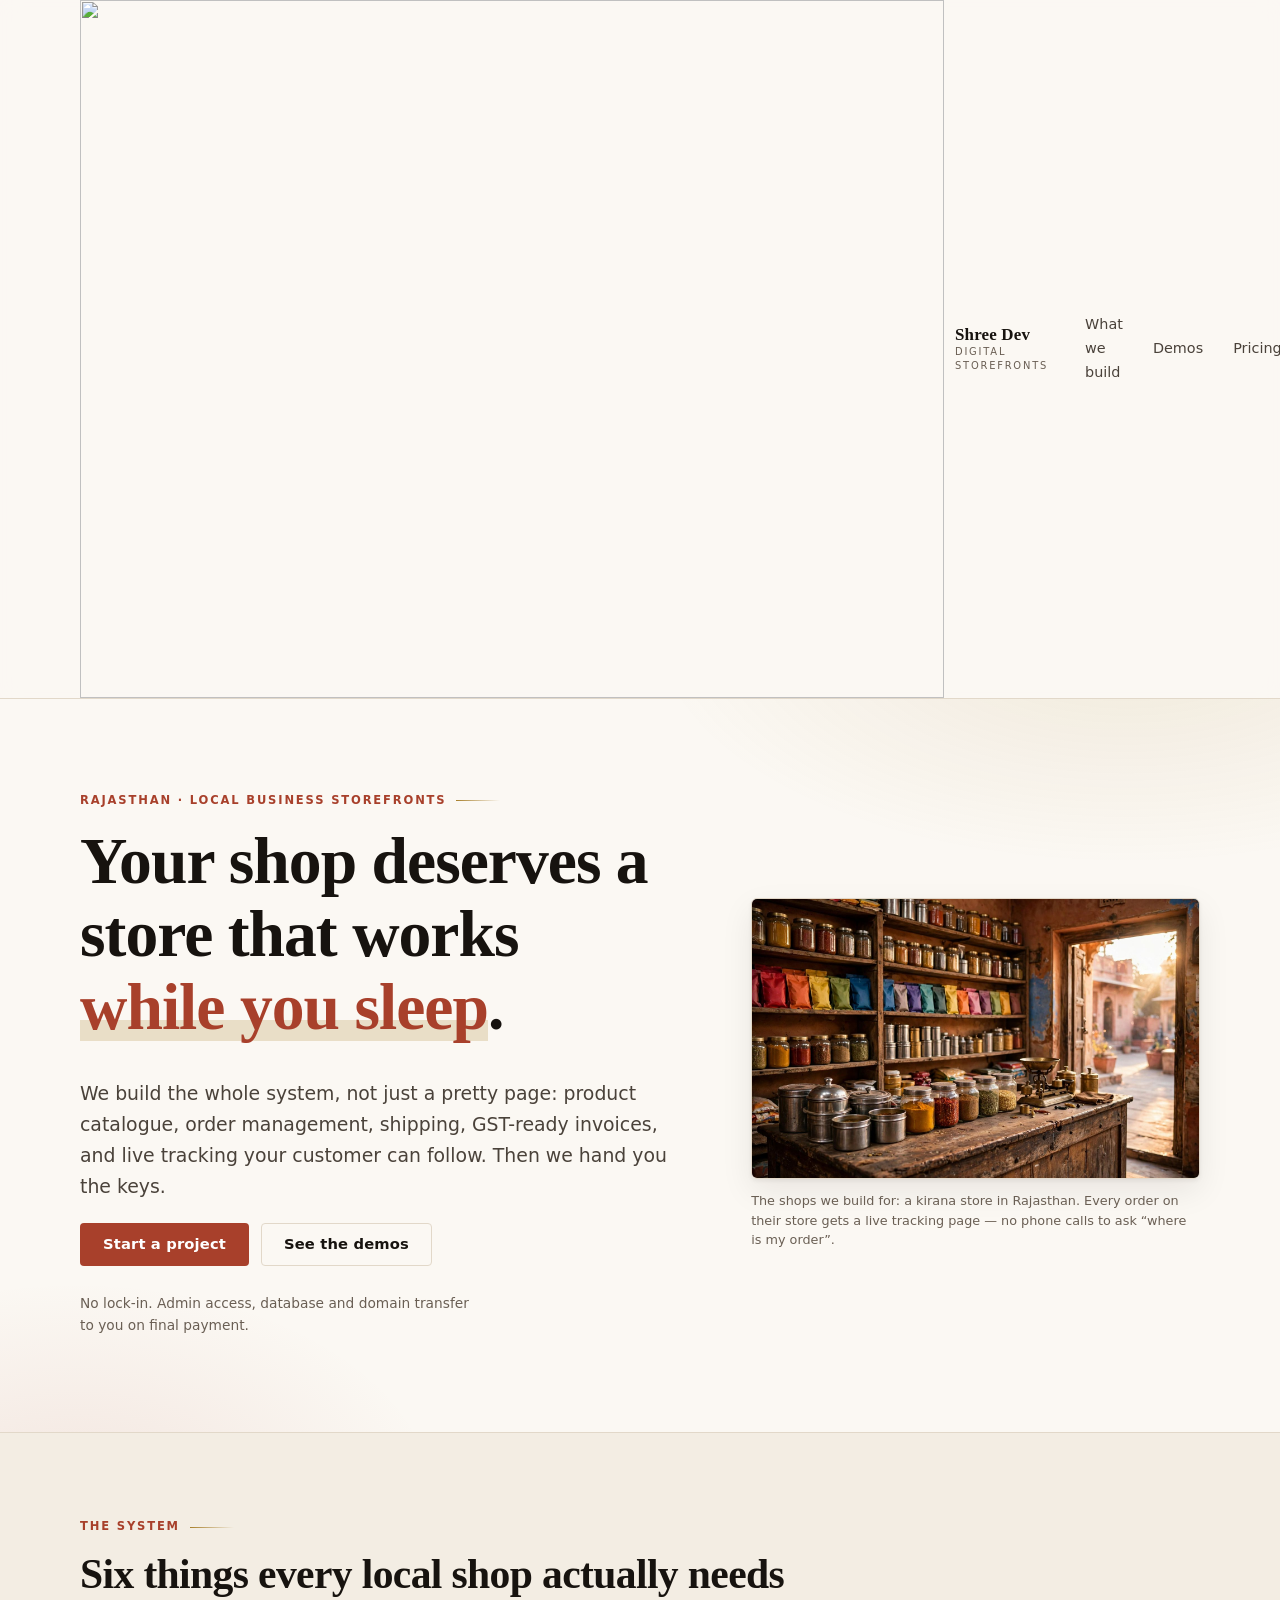
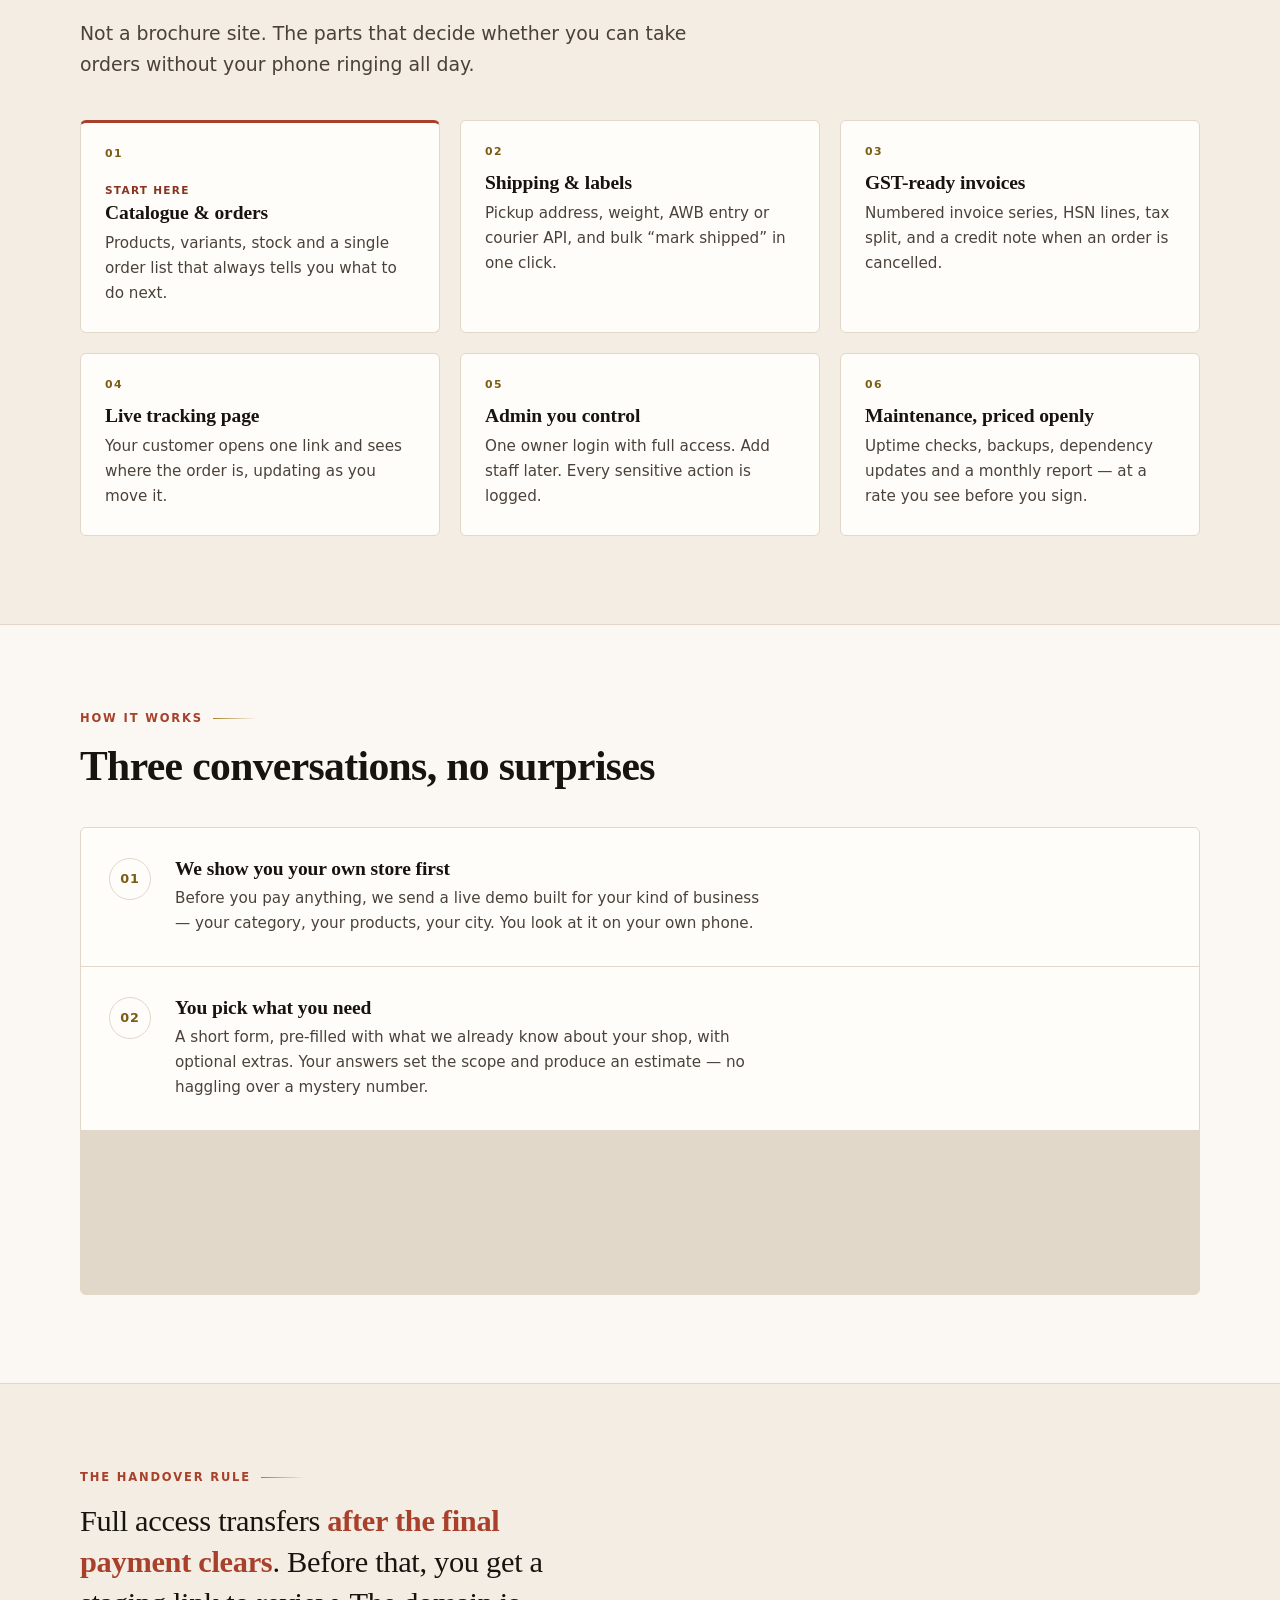
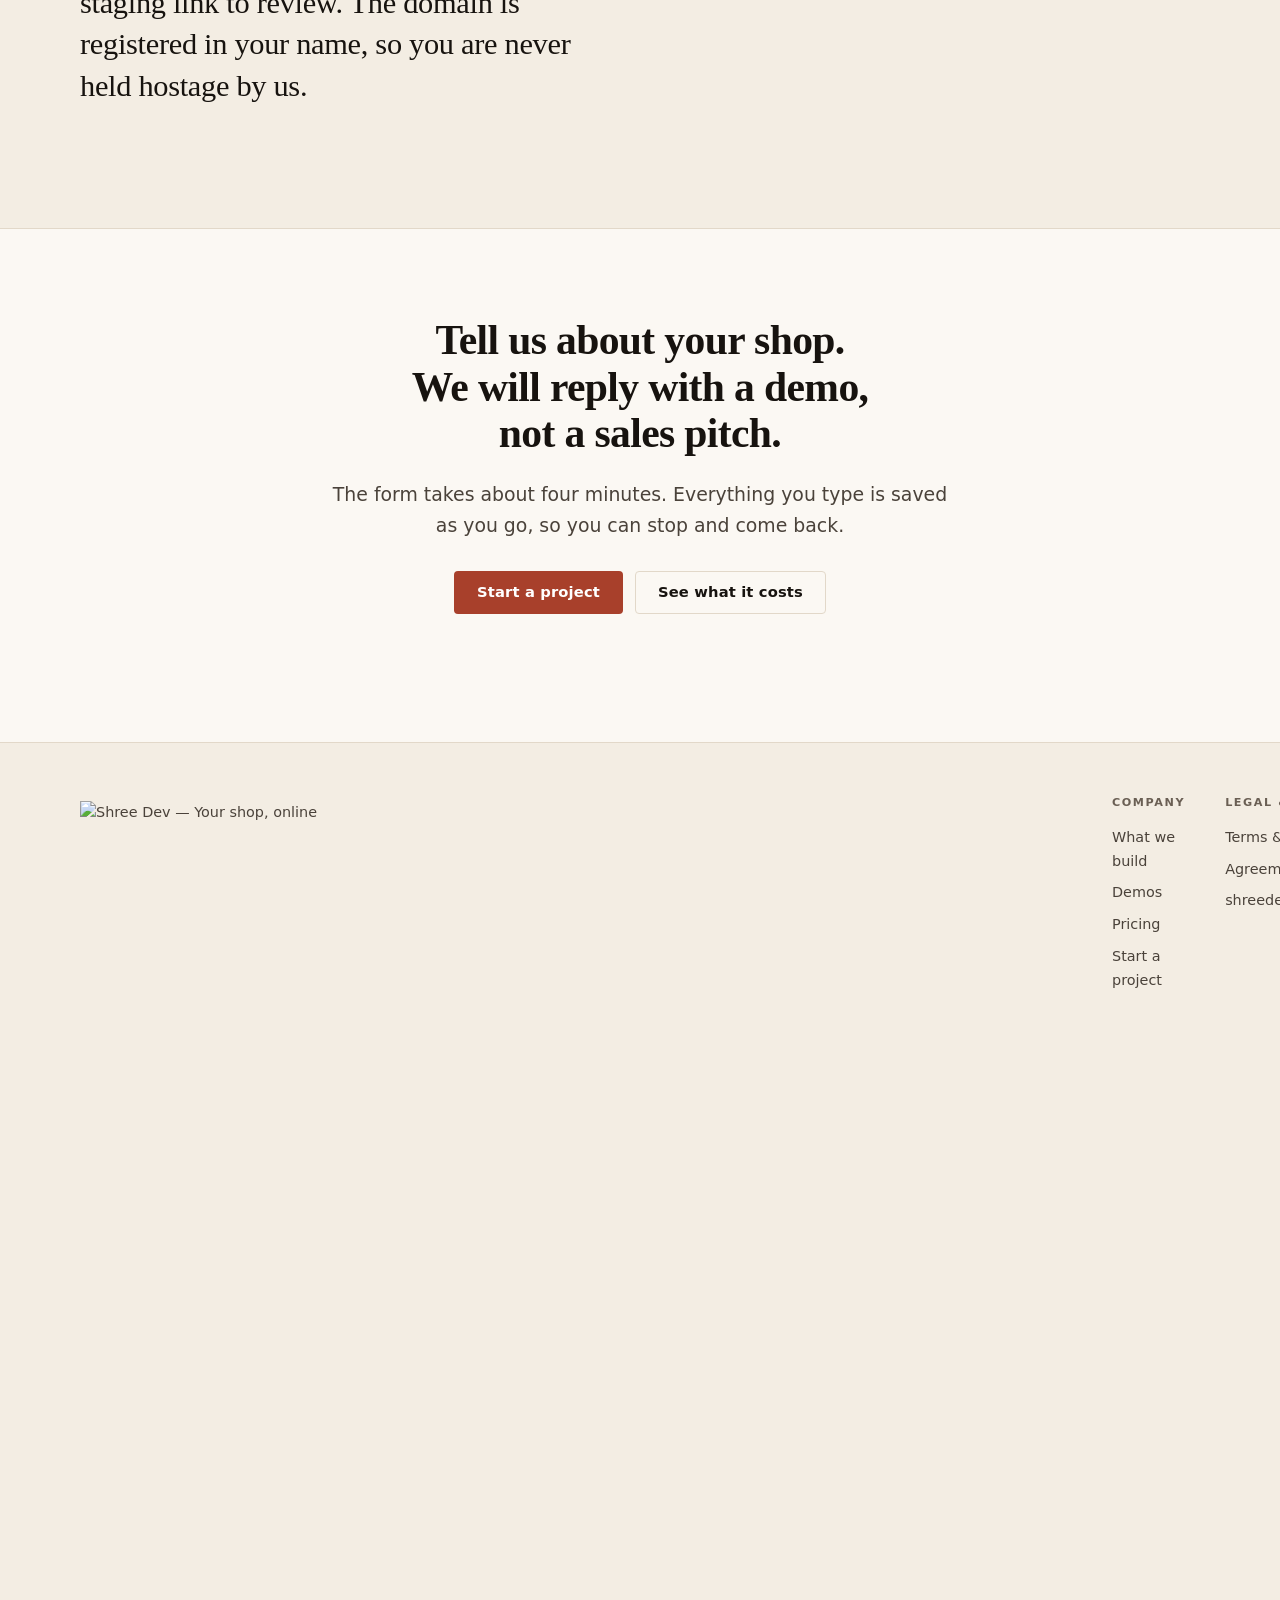
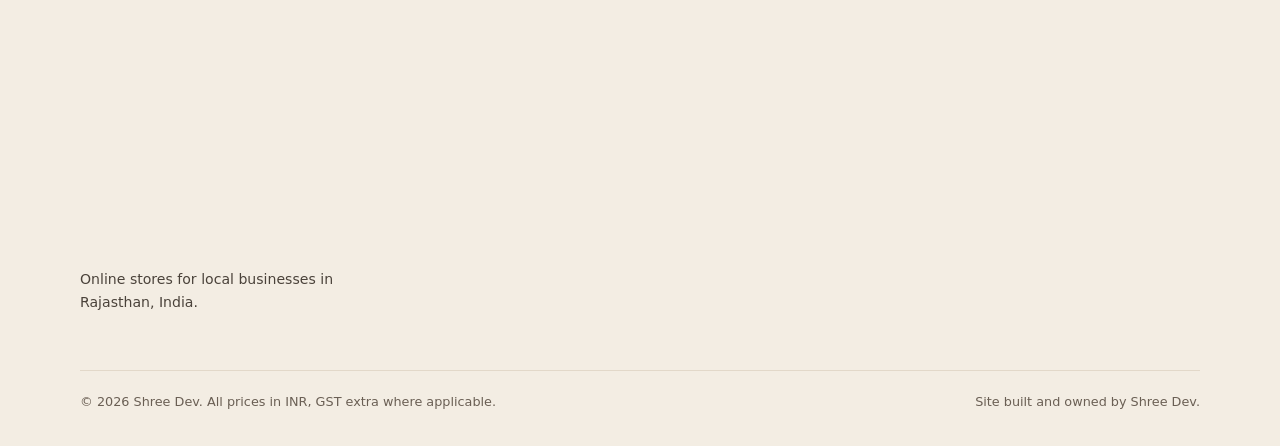
==== commit 3463b7d9: "Add premium 3D logo to header and footer" ====
--- a/index.html
+++ b/index.html
@@ -37,7 +37,7 @@
 <header class="site-header">
   <div class="wrap">
     <a class="brand" href="index.html" aria-label="Shree Dev, home">
-      <span class="mark" aria-hidden="true">SD</span>
+      <img class="brand-mark" src="assets/logo-mark.png" alt="" width="864" height="698">
       <span class="brand-name">Shree Dev<small>Digital storefronts</small></span>
     </a>
     <button class="nav-toggle" type="button" aria-expanded="false" aria-controls="main-nav">Menu</button>
@@ -194,9 +194,8 @@
   <div class="wrap">
     <div class="foot-grid">
       <div>
-        <a class="brand" href="index.html" style="margin-bottom:16px">
-          <span class="mark" aria-hidden="true">SD</span>
-          <span class="brand-name">Shree Dev<small>Digital storefronts</small></span>
+        <a class="brand" href="index.html" style="margin-bottom:16px" aria-label="Shree Dev, home">
+          <img class="footer-logo" src="assets/logo.png" alt="Shree Dev — Your shop, online" width="992" height="1047">
         </a>
         <p style="font-size:.88rem;max-width:34ch">
           Online stores for local businesses in <span data-site="city">Rajasthan</span>,
--- a/assets/style.css
+++ b/assets/style.css
@@ -160,38 +160,6 @@
   background: rgba(168, 128, 44, .22); z-index: -1;
 }
 
-/* preview card in hero */
-.preview {
-  background: var(--white);
-  border: 1px solid var(--line);
-  border-radius: 6px;
-  box-shadow: var(--shadow-md);
-  overflow: hidden;
-}
-.preview-bar {
-  display: flex; align-items: center; gap: 7px;
-  padding: 11px 14px; border-bottom: 1px solid var(--line);
-  background: var(--paper-2);
-}
-.dot { width: 8px; height: 8px; border-radius: 50%; background: #cfc4b4; }
-.preview-url {
-  margin-left: 8px; font: 400 .7rem/1 var(--sans);
-  color: var(--ink-45); letter-spacing: .02em;
-}
-.preview-body { padding: 18px; display: grid; gap: 12px; }
-.pv-row { display: flex; align-items: center; justify-content: space-between; gap: 12px;
-  padding: 11px 13px; border: 1px solid var(--line); border-radius: var(--r); background: var(--paper); }
-.pv-row strong { font-size: .82rem; font-weight: 600; }
-.pv-row span { font: 500 .68rem/1 var(--sans); letter-spacing: .08em; text-transform: uppercase; }
-.chip { padding: 5px 9px; border-radius: 999px; font-size: .64rem; letter-spacing: .09em; text-transform: uppercase; font-weight: 700; }
-.chip--pack { background: #fdf3d8; color: #7a5c12; }
-.chip--ship { background: #e6effb; color: #1c4c85; }
-.chip--done { background: #e5f3e8; color: #1f5c32; }
-.pv-track { display: flex; align-items: center; gap: 6px; margin-top: 4px; }
-.pv-track i { height: 3px; flex: 1; background: var(--line); border-radius: 2px; }
-.pv-track i.on { background: var(--brass); }
-.pv-caption { font-size: .68rem; color: var(--ink-45); letter-spacing: .02em; }
-
 /* ---------- cards ---------- */
 .grid { display: grid; gap: 20px; }
 .grid--3 { grid-template-columns: repeat(3, 1fr); }
@@ -267,17 +235,8 @@
 .demo-thumb {
   aspect-ratio: 16 / 10; position: relative; overflow: hidden;
   border-bottom: 1px solid var(--line);
-  display: grid; place-items: center;
-}
-.demo-thumb--retail { background: linear-gradient(135deg, #efe6d6, #ddc9ae); }
-.demo-thumb--food { background: linear-gradient(135deg, #f0ddd2, #dcb9a2); }
-.demo-thumb--craft { background: linear-gradient(135deg, #e8e2d4, #c8bda3); }
-.demo-thumb span {
-  font: 600 .68rem/1 var(--sans); letter-spacing: .18em; text-transform: uppercase;
-  color: var(--ink-45);
-  border: 1px solid rgba(23,19,15,.18); padding: 8px 12px; border-radius: 999px;
-  background: rgba(255,255,255,.6);
-}
+}
+.demo-thumb img { width: 100%; height: 100%; object-fit: cover; display: block; }
 .demo-body { padding: 22px 22px 24px; display: flex; flex-direction: column; gap: 10px; flex: 1; }
 .demo-body h3 { margin: 0; }
 .demo-body p { margin: 0; font-size: .93rem; flex: 1; }
@@ -352,3 +311,48 @@
 .reveal { opacity: 0; transform: translateY(14px); transition: opacity .55s ease, transform .55s ease; }
 .reveal.in { opacity: 1; transform: none; }
 @media (prefers-reduced-motion: reduce) { .reveal { opacity: 1; transform: none; } }
+
+/* ---------- mobile nav ---------- */
+.nav-toggle {
+  display: none;
+  background: var(--paper-2); border: 1px solid var(--line); border-radius: var(--r);
+  padding: 9px 14px; font: 600 .88rem/1 var(--sans); color: var(--ink); cursor: pointer;
+}
+@media (max-width: 860px) {
+  .nav-toggle { display: inline-flex; align-items: center; gap: 8px; }
+  .nav {
+    display: none;
+    position: absolute; top: 100%; left: 0; right: 0;
+    flex-direction: column; align-items: stretch; gap: 0;
+    background: var(--paper); border-bottom: 1px solid var(--line);
+    padding: 10px 20px 16px; box-shadow: var(--shadow-md);
+  }
+  .nav--open { display: flex; }
+  .nav a { padding: 12px 6px; border-bottom: 1px solid var(--line); }
+  .nav a:last-child { border-bottom: 0; }
+  .nav .btn { justify-content: center; margin-top: 10px; }
+}
+
+/* ---------- split layout (replaces inline grid) ---------- */
+.split-2 { display: grid; grid-template-columns: 1fr 1fr; gap: 56px; align-items: center; }
+@media (max-width: 860px) { .split-2 { grid-template-columns: 1fr; gap: 28px; } }
+
+/* ---------- lead card ---------- */
+.card--lead { border-top: 3px solid var(--terra); }
+.card--lead .tag { color: var(--terra-dark); }
+
+/* ---------- hero photo ---------- */
+.hero-photo { margin: 0; }
+.hero-photo img {
+  width: 100%; height: auto; border-radius: 6px;
+  border: 1px solid var(--line); box-shadow: var(--shadow-md);
+}
+.hero-photo figcaption { font-size: .8rem; color: var(--ink-45); margin-top: 12px; line-height: 1.5; }
+
+/* ---------- honeypot (spam trap, never shown to humans) ---------- */
+.hp { position: absolute !important; left: -9999px !important; top: auto !important; width: 1px; height: 1px; overflow: hidden; }
+
+/* ---------- utilities (replacing repeated inline styles) ---------- */
+.text-center { text-align: center; }
+.btn-row--center { justify-content: center; }
+.wrap--narrow { max-width: 760px; }
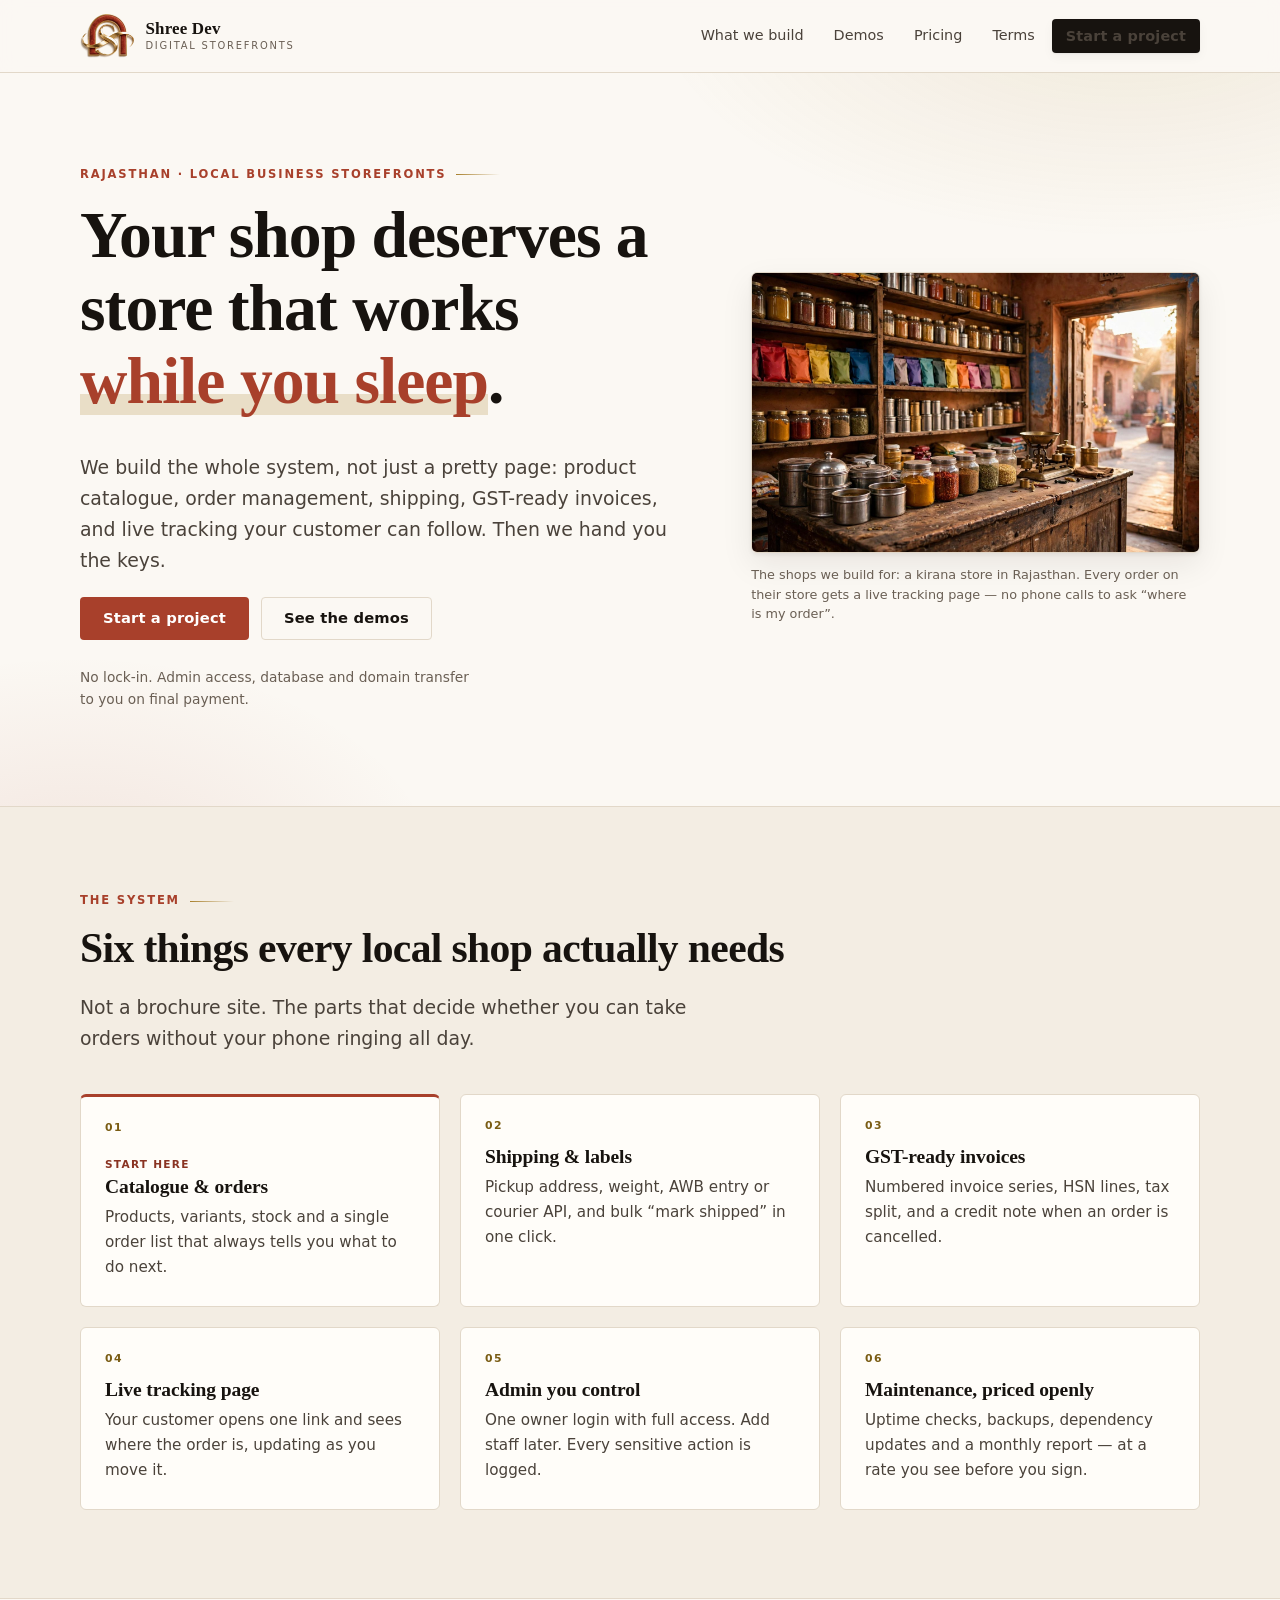
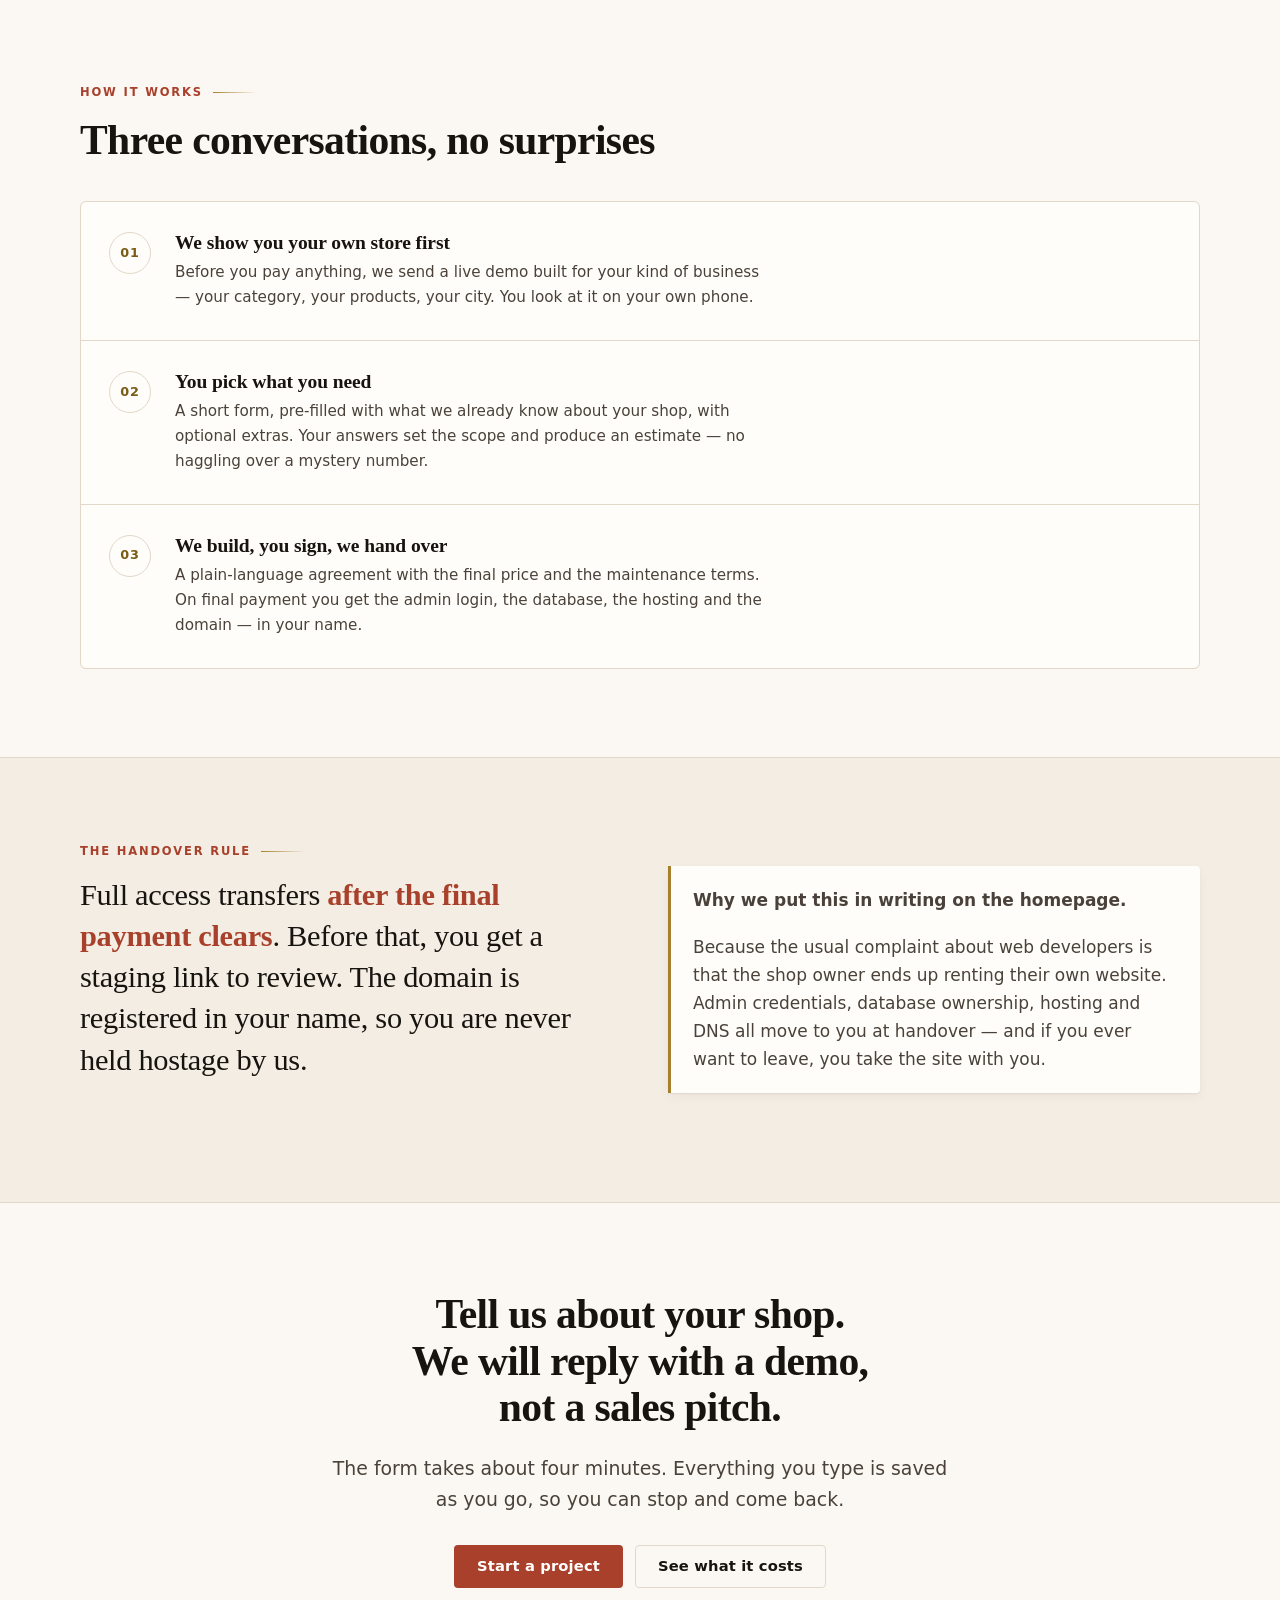
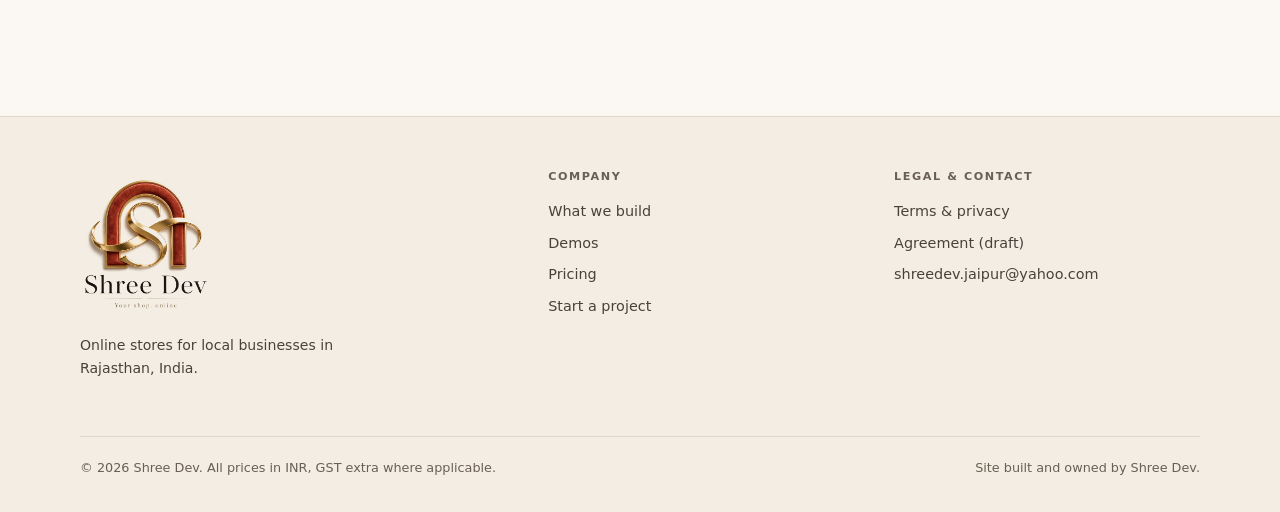
==== commit 4964694e: "Fix logo size: inline logo sizes + cache-busted stylesheet" ====
--- a/index.html
+++ b/index.html
@@ -16,7 +16,7 @@
 <meta property="og:image:alt" content="Shree Dev — Your shop, online. Orders to delivery, done for you.">
 <meta name="twitter:card" content="summary_large_image">
 <link rel="icon" type="image/svg+xml" href="assets/favicon.svg">
-<link rel="stylesheet" href="assets/style.css">
+<link rel="stylesheet" href="assets/style.css?v=2">
 <script type="application/ld+json">
 {
   "@context": "https://schema.org",
@@ -37,7 +37,7 @@
 <header class="site-header">
   <div class="wrap">
     <a class="brand" href="index.html" aria-label="Shree Dev, home">
-      <img class="brand-mark" src="assets/logo-mark.png" alt="" width="864" height="698">
+      <img class="brand-mark" src="assets/logo-mark.png" alt="" width="864" height="698" style="height:44px;width:auto">
       <span class="brand-name">Shree Dev<small>Digital storefronts</small></span>
     </a>
     <button class="nav-toggle" type="button" aria-expanded="false" aria-controls="main-nav">Menu</button>
@@ -195,7 +195,7 @@
     <div class="foot-grid">
       <div>
         <a class="brand" href="index.html" style="margin-bottom:16px" aria-label="Shree Dev, home">
-          <img class="footer-logo" src="assets/logo.png" alt="Shree Dev — Your shop, online" width="992" height="1047">
+          <img class="footer-logo" src="assets/logo.png" alt="Shree Dev — Your shop, online" width="992" height="1047" style="width:132px;height:auto">
         </a>
         <p style="font-size:.88rem;max-width:34ch">
           Online stores for local businesses in <span data-site="city">Rajasthan</span>,
--- a/assets/style.css
+++ b/assets/style.css
@@ -98,14 +98,8 @@
 }
 .brand { display: flex; align-items: center; gap: 11px; text-decoration: none; color: var(--ink); }
 .brand:hover { color: var(--ink); }
-.mark {
-  width: 34px; height: 34px; flex: 0 0 34px;
-  display: grid; place-items: center;
-  border: 1px solid var(--brass);
-  background: var(--ink); color: var(--brass);
-  font: 600 13px/1 var(--serif); letter-spacing: .04em;
-  border-radius: 2px;
-}
+.brand-mark { height: 44px; width: auto; display: block; }
+.footer-logo { width: 132px; height: auto; display: block; }
 .brand-name { font: 600 1.06rem/1.2 var(--serif); letter-spacing: .01em; }
 .brand-name small {
   display: block; font: 400 .62rem/1.4 var(--sans);
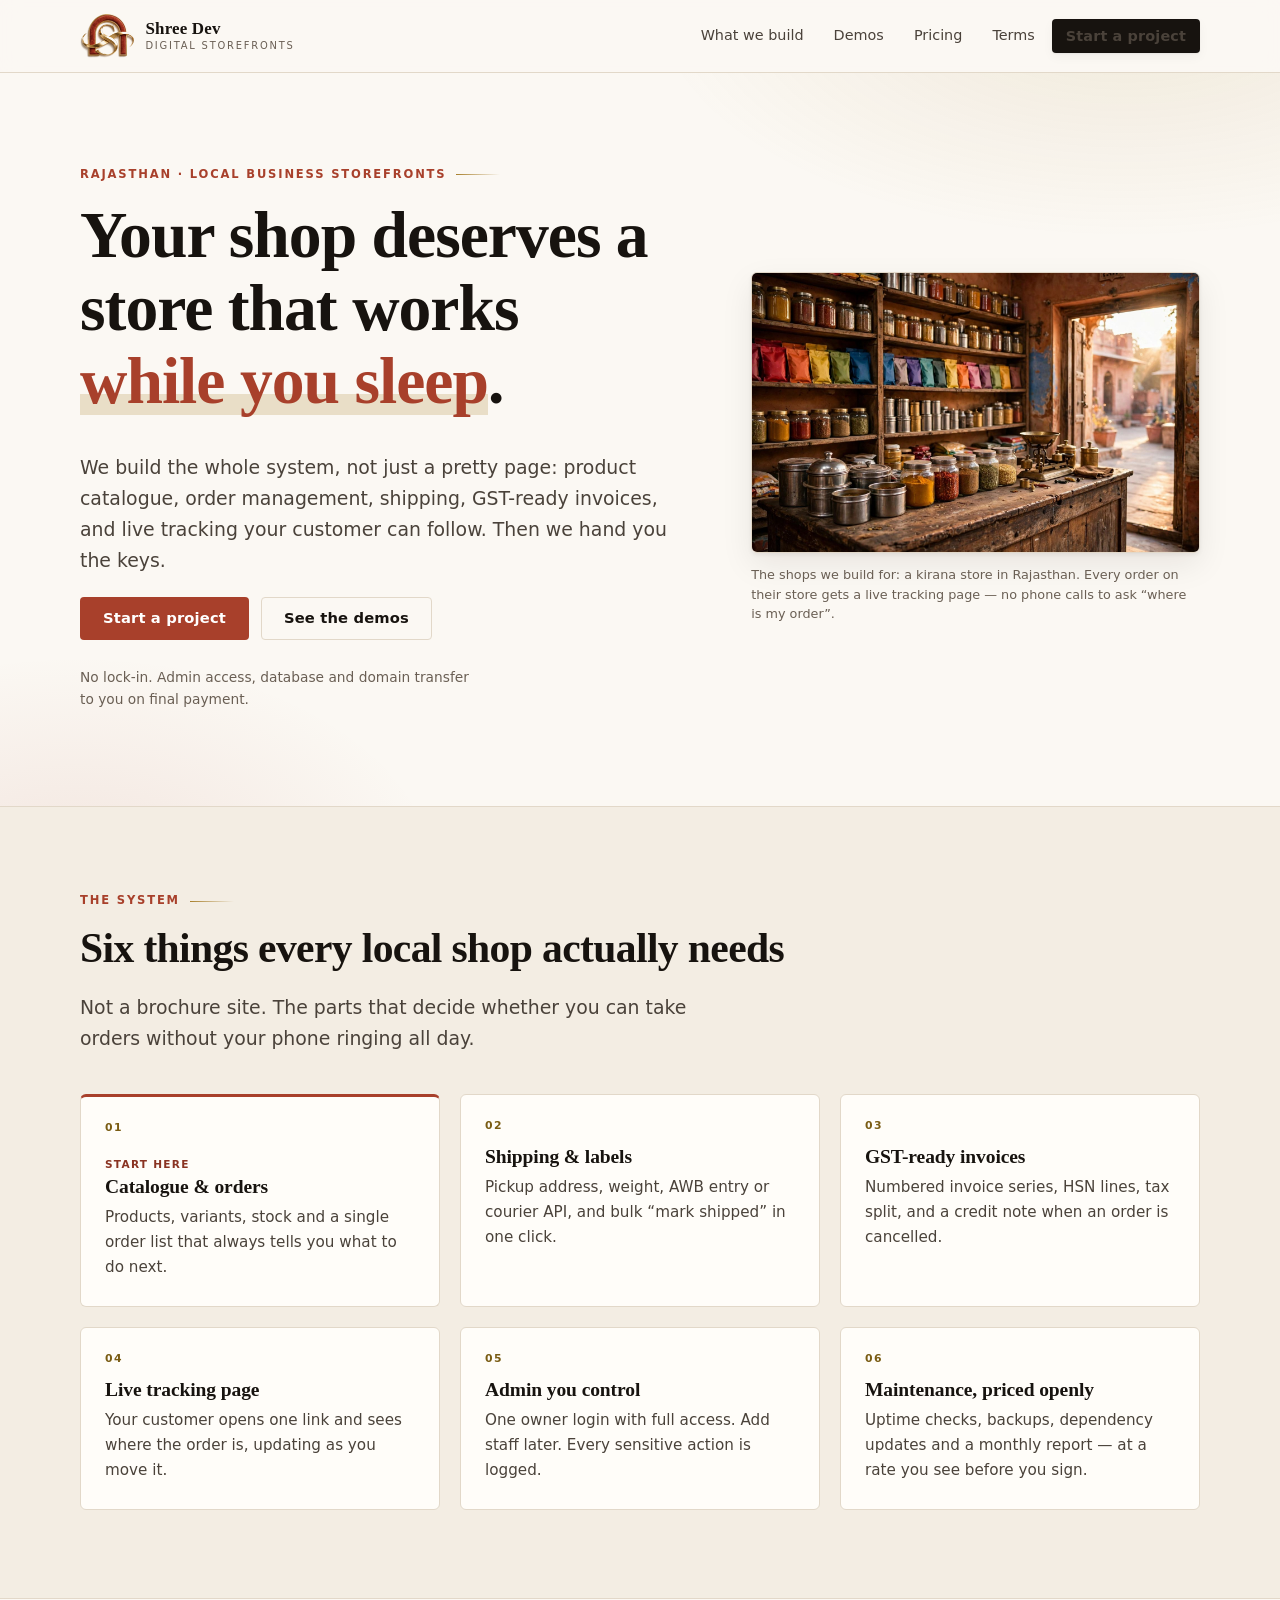
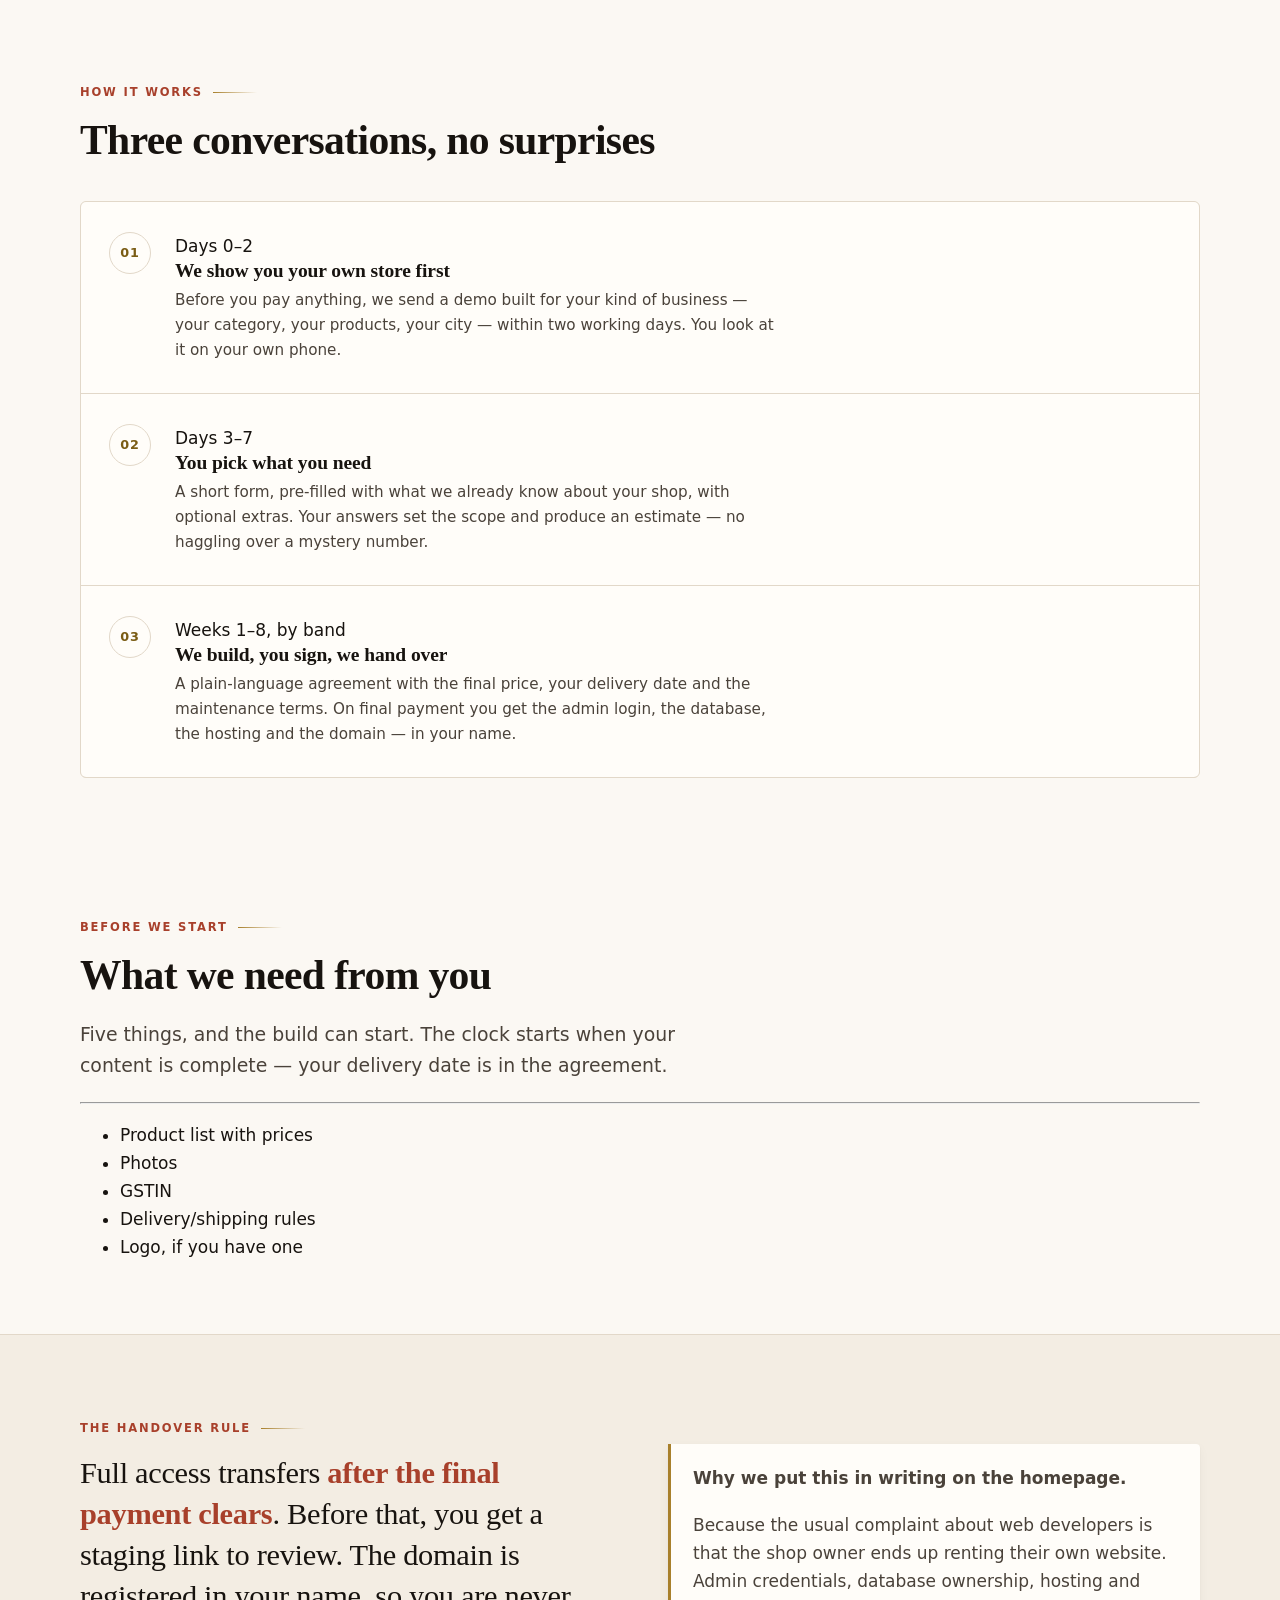
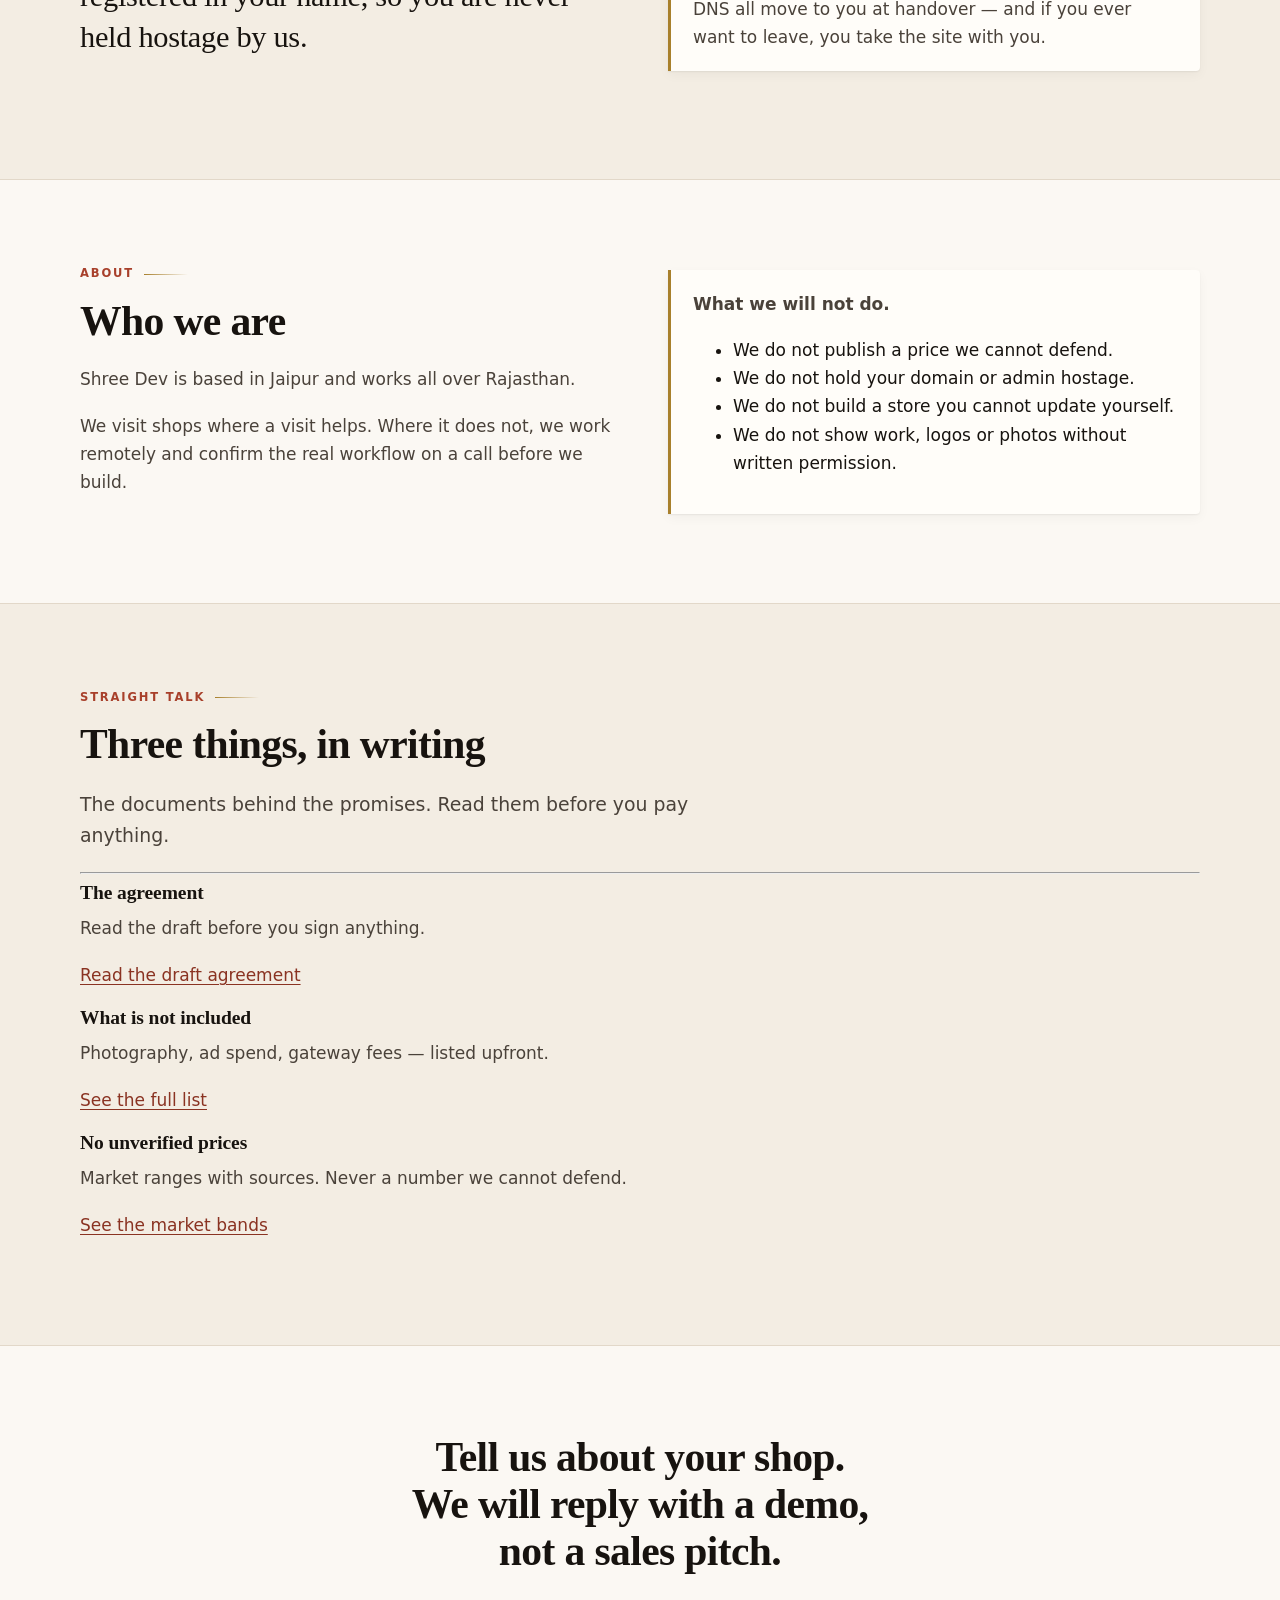
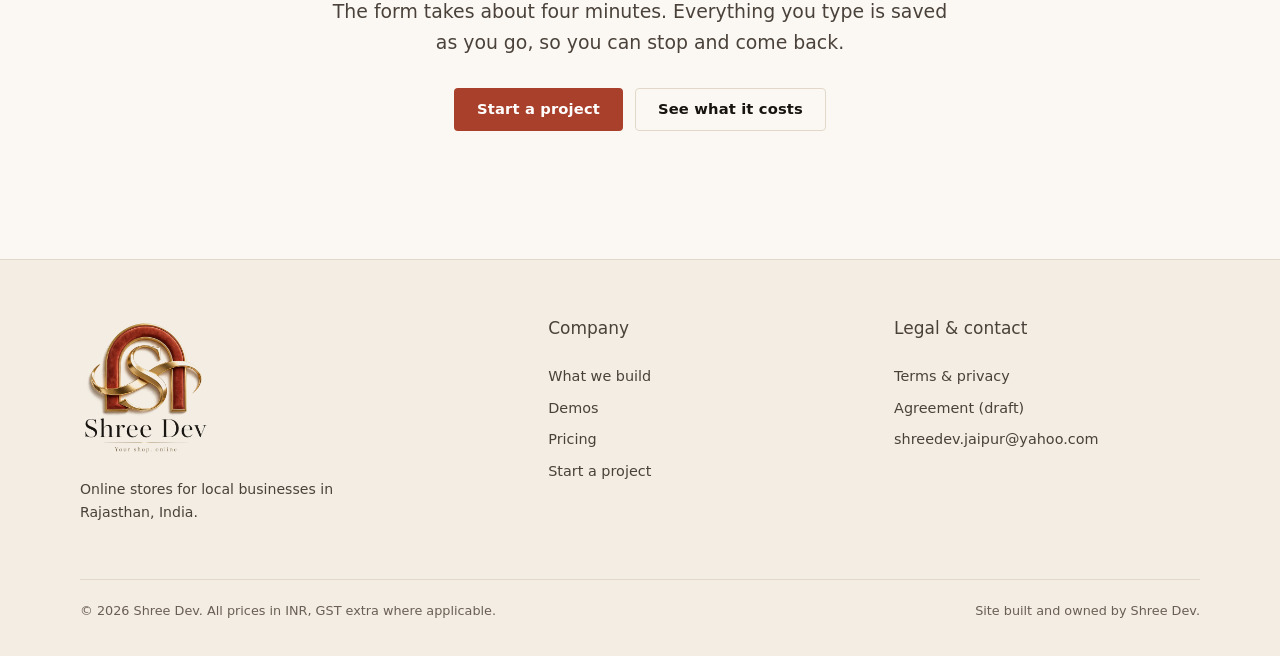
==== commit c717d160: "Premium redesign: market bands, dated process, About, honesty strip" ====
--- a/index.html
+++ b/index.html
@@ -16,7 +16,7 @@
 <meta property="og:image:alt" content="Shree Dev — Your shop, online. Orders to delivery, done for you.">
 <meta name="twitter:card" content="summary_large_image">
 <link rel="icon" type="image/svg+xml" href="assets/favicon.svg">
-<link rel="stylesheet" href="assets/style.css?v=2">
+<link rel="stylesheet" href="assets/style.css?v=3">
 <script type="application/ld+json">
 {
   "@context": "https://schema.org",
@@ -36,7 +36,7 @@
 
 <header class="site-header">
   <div class="wrap">
-    <a class="brand" href="index.html" aria-label="Shree Dev, home">
+    <a class="brand" href="index.html">
       <img class="brand-mark" src="assets/logo-mark.png" alt="" width="864" height="698" style="height:44px;width:auto">
       <span class="brand-name">Shree Dev<small>Digital storefronts</small></span>
     </a>
@@ -134,23 +134,45 @@
       <div class="steps" style="margin-top:38px">
         <div class="step reveal">
           <div>
+            <span class="step__when">Days 0&ndash;2</span>
             <h3>We show you your own store first</h3>
-            <p>Before you pay anything, we send a live demo built for your kind of business — your category, your products, your city. You look at it on your own phone.</p>
+            <p>Before you pay anything, we send a demo built for your kind of business — your category, your products, your city — within two working days. You look at it on your own phone.</p>
           </div>
         </div>
         <div class="step reveal">
           <div>
+            <span class="step__when">Days 3&ndash;7</span>
             <h3>You pick what you need</h3>
             <p>A short form, pre-filled with what we already know about your shop, with optional extras. Your answers set the scope and produce an estimate — no haggling over a mystery number.</p>
           </div>
         </div>
         <div class="step reveal">
           <div>
+            <span class="step__when">Weeks 1&ndash;8, by band</span>
             <h3>We build, you sign, we hand over</h3>
-            <p>A plain-language agreement with the final price and the maintenance terms. On final payment you get the admin login, the database, the hosting and the domain — in your name.</p>
+            <p>A plain-language agreement with the final price, your delivery date and the maintenance terms. On final payment you get the admin login, the database, the hosting and the domain — in your name.</p>
           </div>
         </div>
       </div>
+    </div>
+  </section>
+
+  <!-- WHAT WE NEED FROM YOU -->
+  <section class="section section--tight">
+    <div class="wrap">
+      <div class="section__head">
+        <p class="eyebrow">Before we start</p>
+        <h2>What we need from you</h2>
+        <p class="lede">Five things, and the build can start. The clock starts when your content is complete — your delivery date is in the agreement.</p>
+        <hr class="rule--brass">
+      </div>
+      <ul class="checklist">
+        <li>Product list with prices</li>
+        <li>Photos</li>
+        <li>GSTIN</li>
+        <li>Delivery/shipping rules</li>
+        <li>Logo, if you have one</li>
+      </ul>
     </div>
   </section>
 
@@ -170,6 +192,56 @@
         <p>Because the usual complaint about web developers is that the shop owner ends up
         renting their own website. Admin credentials, database ownership, hosting and DNS
         all move to you at handover — and if you ever want to leave, you take the site with you.</p>
+      </div>
+    </div>
+  </section>
+
+  <!-- ABOUT -->
+  <section class="section">
+    <div class="wrap split-2">
+      <div>
+        <p class="eyebrow">About</p>
+        <h2>Who we are</h2>
+        <p>Shree Dev is based in Jaipur and works all over Rajasthan.</p>
+        <p>We visit shops where a visit helps. Where it does not, we work remotely and confirm the real workflow on a call before we build.</p>
+      </div>
+      <div class="note reveal">
+        <p><strong>What we will not do.</strong></p>
+        <ul class="refusal-list">
+          <li>We do not publish a price we cannot defend.</li>
+          <li>We do not hold your domain or admin hostage.</li>
+          <li>We do not build a store you cannot update yourself.</li>
+          <li>We do not show work, logos or photos without written permission.</li>
+        </ul>
+      </div>
+    </div>
+  </section>
+
+  <!-- HONESTY -->
+  <section class="section section--paper2">
+    <div class="wrap">
+      <div class="section__head">
+        <p class="eyebrow">Straight talk</p>
+        <h2>Three things, in writing</h2>
+        <p class="lede">The documents behind the promises. Read them before you pay anything.</p>
+        <hr class="rule--brass">
+      </div>
+      <div class="honesty">
+        <div class="honesty__item">
+          <h3>The agreement</h3>
+          <p>Read the draft before you sign anything.</p>
+          <p><a href="legal.html#agreement">Read the draft agreement</a></p>
+        </div>
+        <div class="honesty__item">
+          <h3>What is not included</h3>
+          <p>Photography, ad spend, gateway fees &mdash; listed upfront.</p>
+          <p><a href="services.html">See the full list</a></p>
+        </div>
+        <div class="honesty__item">
+          <h3>No unverified prices</h3>
+          <p>Market ranges with sources. Never a number we cannot defend.</p>
+          <p><a href="services.html#pricing">See the market bands</a></p>
+        </div>
       </div>
     </div>
   </section>
@@ -194,7 +266,7 @@
   <div class="wrap">
     <div class="foot-grid">
       <div>
-        <a class="brand" href="index.html" style="margin-bottom:16px" aria-label="Shree Dev, home">
+        <a class="brand" href="index.html" style="margin-bottom:16px">
           <img class="footer-logo" src="assets/logo.png" alt="Shree Dev — Your shop, online" width="992" height="1047" style="width:132px;height:auto">
         </a>
         <p style="font-size:.88rem;max-width:34ch">
@@ -203,14 +275,14 @@
         </p>
       </div>
       <div>
-        <h4>Company</h4>
+        <p class="foot-head">Company</p>
         <a href="services.html">What we build</a>
         <a href="demos.html">Demos</a>
         <a href="services.html#pricing">Pricing</a>
         <a href="start.html">Start a project</a>
       </div>
       <div>
-        <h4>Legal &amp; contact</h4>
+        <p class="foot-head">Legal &amp; contact</p>
         <a href="legal.html">Terms &amp; privacy</a>
         <a href="legal.html#agreement">Agreement (draft)</a>
         <a href="mailto:shreedev.jaipur@yahoo.com" data-site="email">shreedev.jaipur@yahoo.com</a>
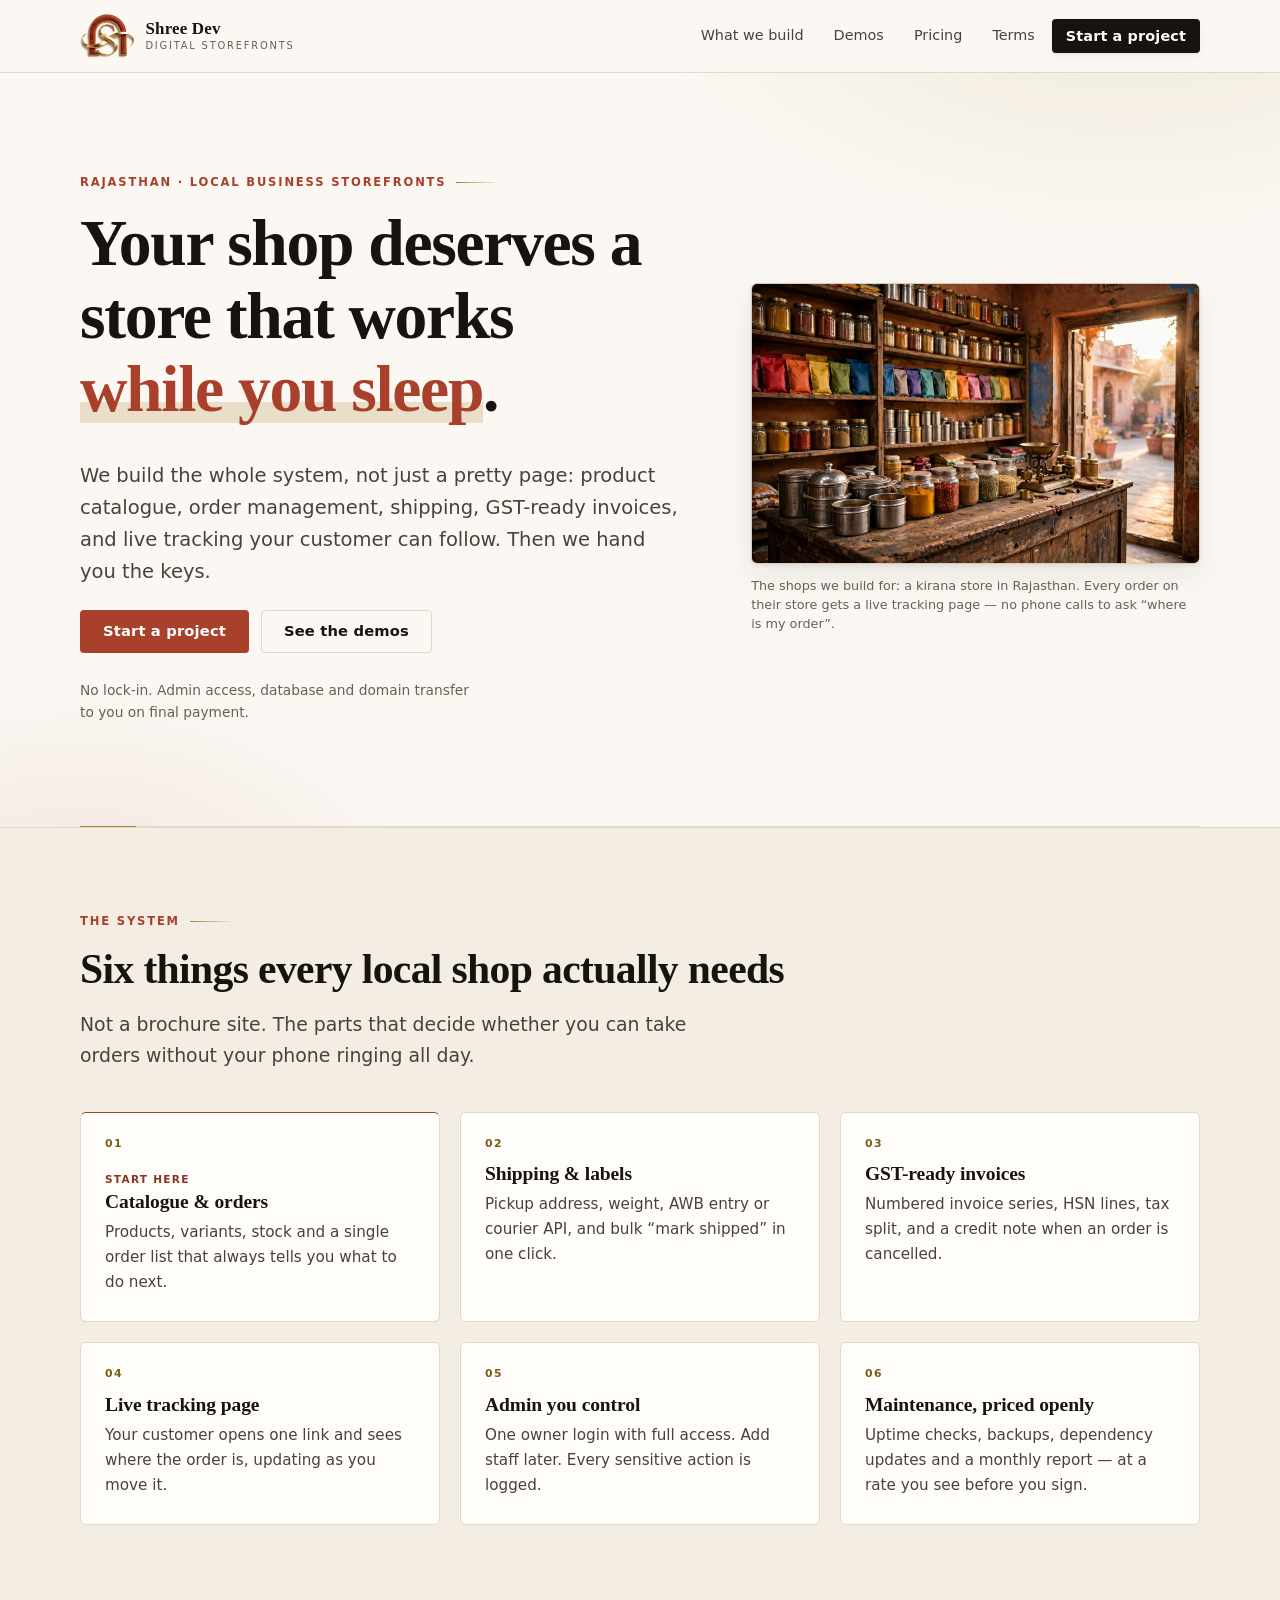
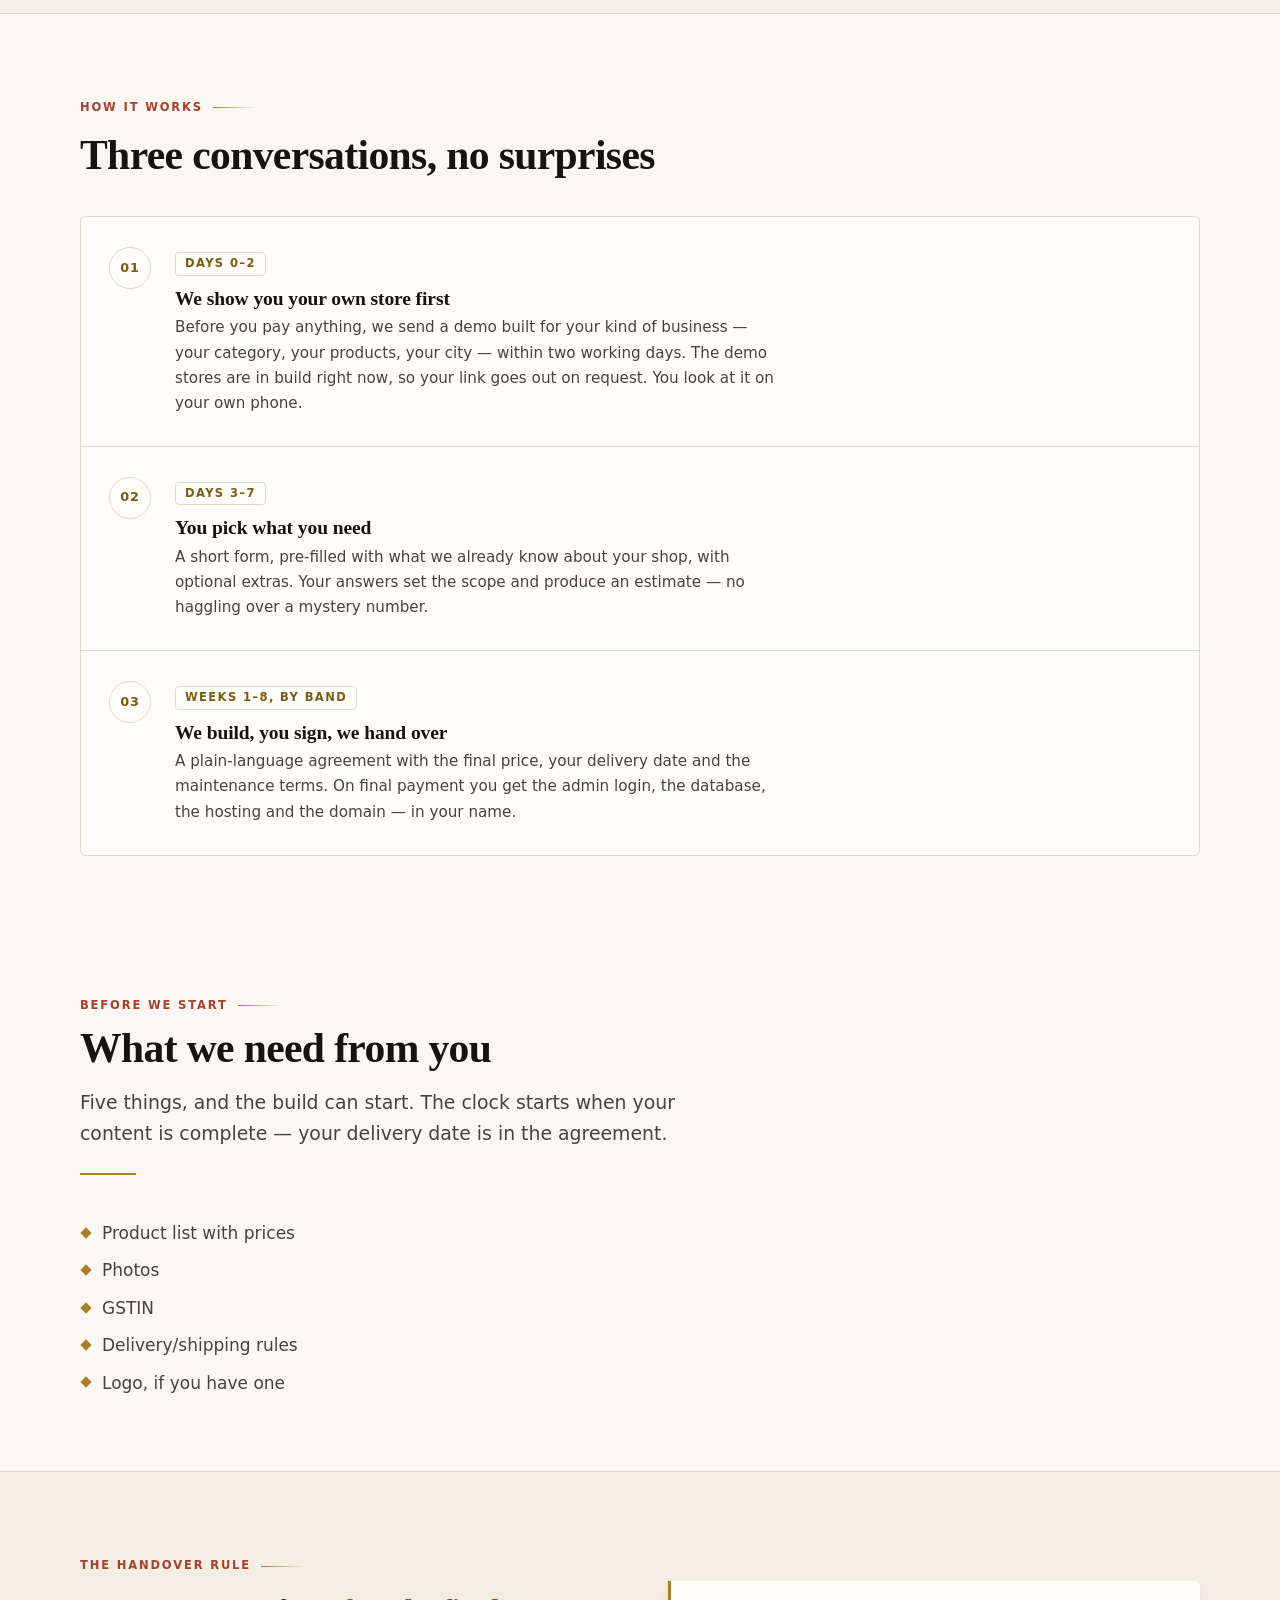
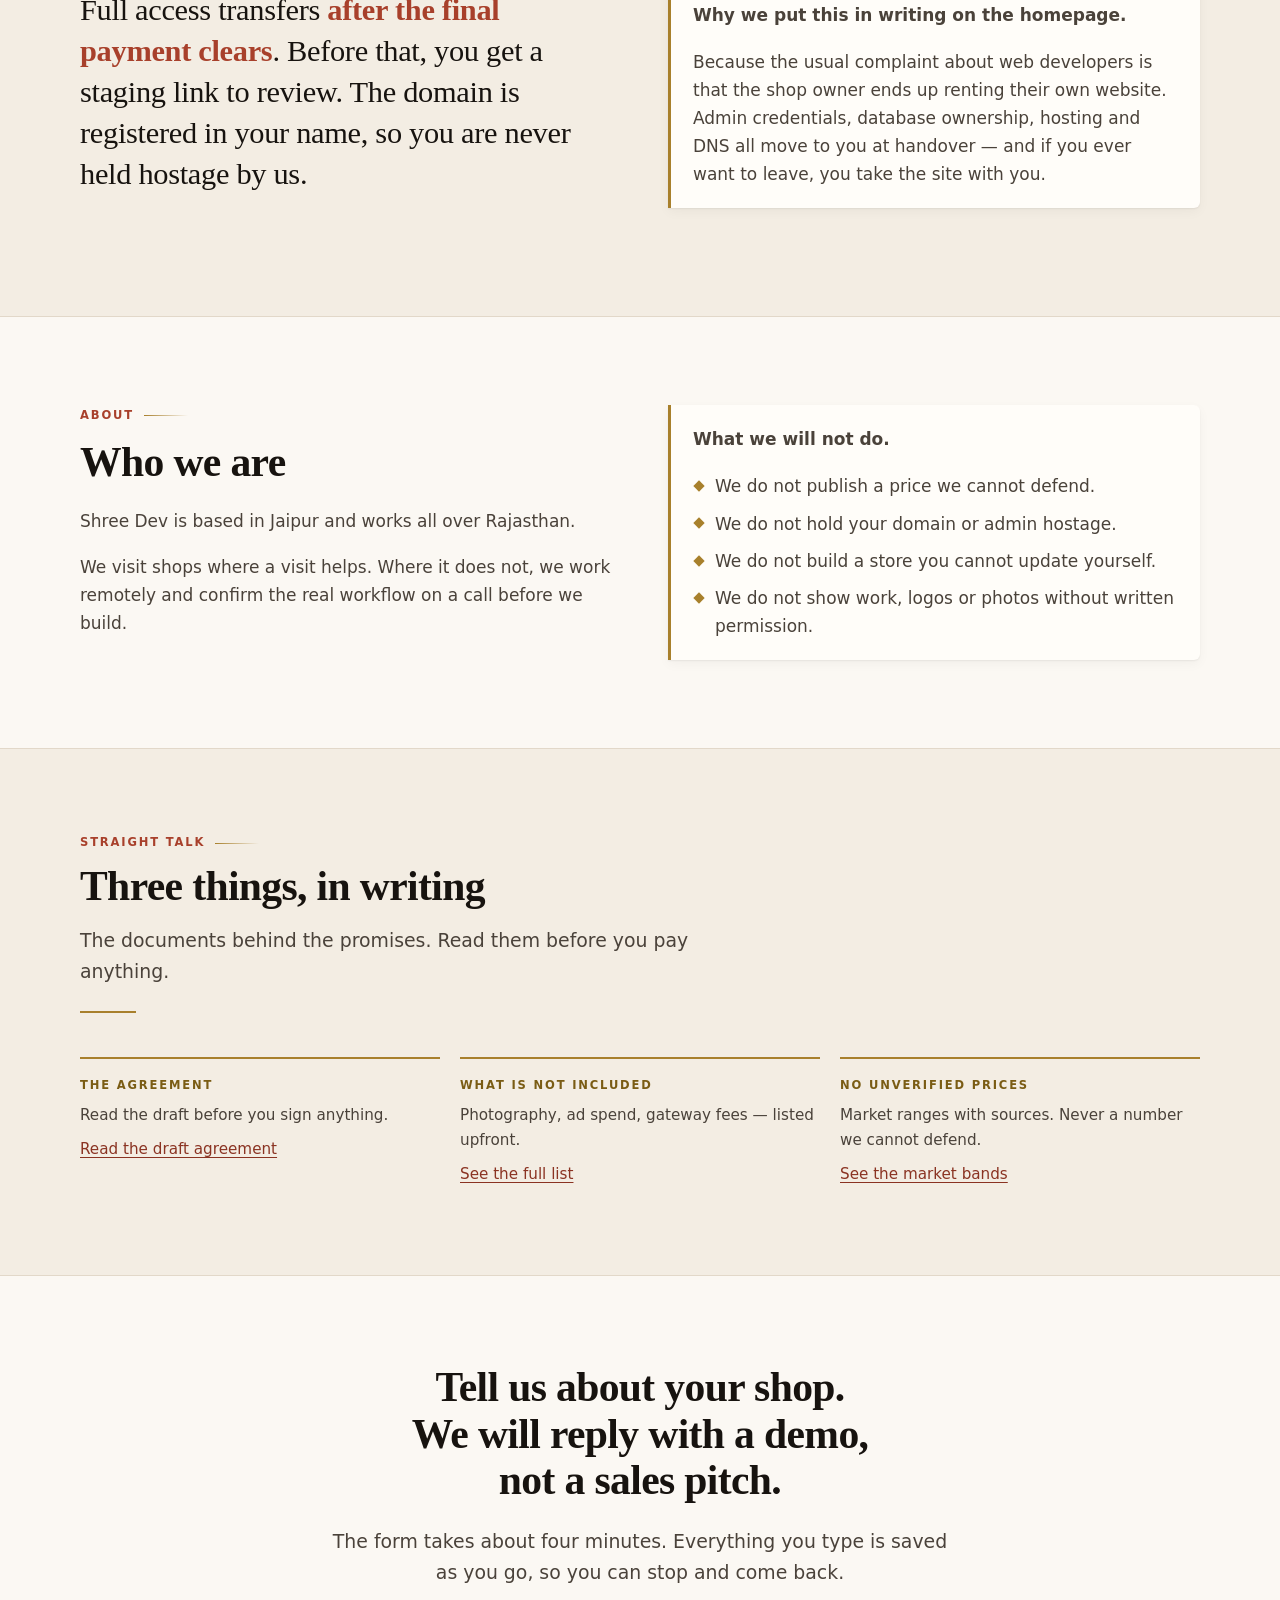
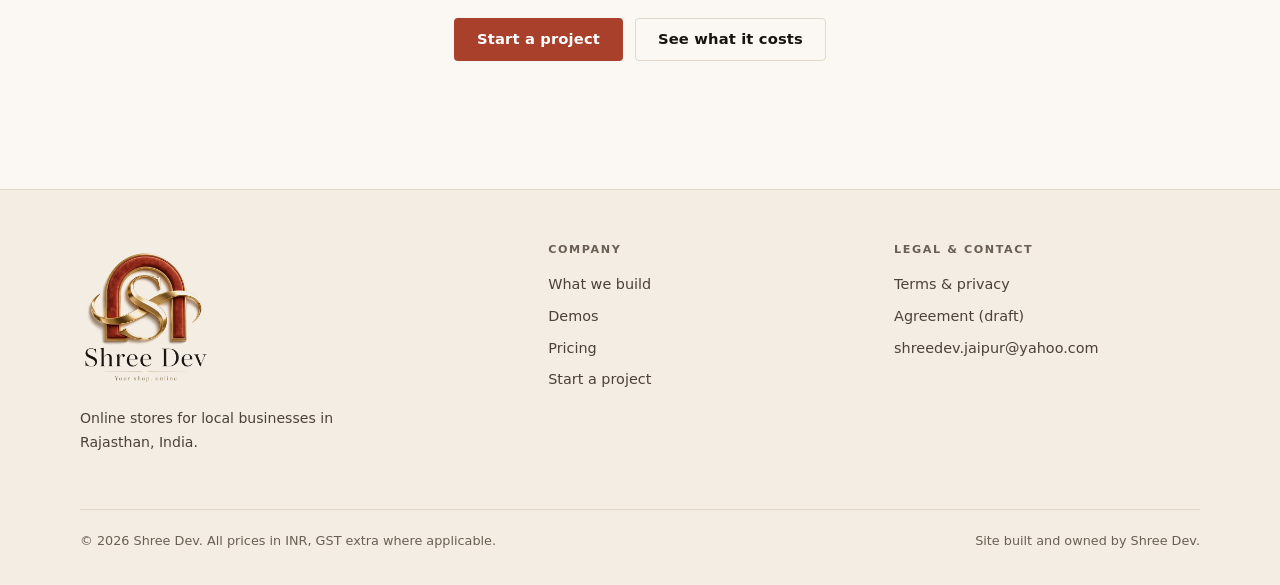
==== commit 9db80fb9: "Qualify Step 1 demo promise until a demo is live" ====
--- a/index.html
+++ b/index.html
@@ -136,7 +136,7 @@
           <div>
             <span class="step__when">Days 0&ndash;2</span>
             <h3>We show you your own store first</h3>
-            <p>Before you pay anything, we send a demo built for your kind of business — your category, your products, your city — within two working days. You look at it on your own phone.</p>
+            <p>Before you pay anything, we send a demo built for your kind of business — your category, your products, your city — within two working days. The demo stores are in build right now, so your link goes out on request. You look at it on your own phone.</p>
           </div>
         </div>
         <div class="step reveal">
--- a/assets/style.css
+++ b/assets/style.css
@@ -199,7 +199,7 @@
 tbody tr:last-child td { border-bottom: 0; }
 tbody tr:hover { background: #fdfbf7; }
 td.yes { color: #1f5c32; font-weight: 600; }
-td.no { color: #9a8f84; }
+td.no { color: var(--ink-45); }
 
 /* ---------- quote / note blocks ---------- */
 .note {
@@ -295,7 +295,7 @@
 .site-footer { border-top: 1px solid var(--line); background: var(--paper-2); padding: 54px 0 34px; margin-top: 40px; }
 .foot-grid { display: grid; grid-template-columns: 1.4fr 1fr 1fr; gap: 40px; }
 @media (max-width: 780px) { .foot-grid { grid-template-columns: 1fr; gap: 28px; } }
-.foot-grid h4 { font: 600 .7rem/1 var(--sans); letter-spacing: .14em; text-transform: uppercase; color: var(--ink-45); margin-bottom: 14px; }
+.foot-grid .foot-head { font: 600 .7rem/1 var(--sans); letter-spacing: .14em; text-transform: uppercase; color: var(--ink-45); margin-bottom: 14px; }
 .foot-grid a { display: block; font-size: .9rem; color: var(--ink-70); text-decoration: none; padding: 4px 0; }
 .foot-grid a:hover { color: var(--terra-dark); text-decoration: underline; }
 .foot-note { margin-top: 40px; padding-top: 20px; border-top: 1px solid var(--line); font-size: .8rem; color: var(--ink-45); display: flex; justify-content: space-between; gap: 20px; flex-wrap: wrap; }
@@ -350,3 +350,149 @@
 .text-center { text-align: center; }
 .btn-row--center { justify-content: center; }
 .wrap--narrow { max-width: 760px; }
+
+/* ==========================================================================
+   Premium redesign (v3) — 23 Nov 2026
+   DESIGN-CONTRACT.md § Shared class inventory. ADDITIVE ONLY: every rule
+   above keeps working exactly as before; this block adds the new
+   components and refines spacing/typography only. No external requests,
+   no webfonts, no images. Brass (#a8802c) is decoration only — all text
+   uses the AA-safe brass-text (#7a5c14, 5.88:1 on paper) or ink tones.
+   .brand-mark (44px) and .footer-logo (132px) are NOT touched here.
+   ========================================================================== */
+
+/* ---------- brass hairline ---------- */
+.rule--brass {
+  display: block; width: 56px; height: 2px;
+  background: var(--brass); border: 0; margin: 0;
+}
+
+/* ---------- section head grouping ---------- */
+.section__head { margin-bottom: 44px; max-width: 72ch; }
+.section__head .eyebrow { margin-bottom: 14px; }
+.section__head h2 { margin-bottom: .45em; }
+.section__head .lede { margin-bottom: 0; }
+.section__head .rule--brass { margin-top: 24px; }
+
+/* ---------- hero polish ----------
+   Choice (per contract, either is fine): the hairline under the hero is
+   automatic via .hero::after, so no HTML change is needed. .hero__rule
+   is the same hairline as an in-flow element (between hero copy and the
+   CTA row) for the HTML agent if it prefers that placement — use one,
+   not both. */
+.hero { padding: 104px 0 88px; }
+.hero h1 { letter-spacing: -.02em; }
+.hero .lede { font-size: 1.22rem; max-width: 52ch; }
+.hero .btn-row { margin-top: 6px; }
+.hero-photo img { border-color: #d8cbb8; }
+.hero::after {
+  content: ""; position: absolute; left: 50%; bottom: 0;
+  transform: translateX(-50%);
+  width: min(100% - 40px, var(--wrap)); height: 1px;
+  background: linear-gradient(90deg, var(--brass) 0 56px, var(--line) 56px 100%);
+  pointer-events: none;
+}
+.hero__rule {
+  display: block; width: 100%; height: 1px; border: 0; margin: 28px 0 0;
+  background: linear-gradient(90deg, var(--brass) 0 56px, var(--line) 56px 100%);
+}
+
+/* ---------- diamond markers (shared, CSS-only) ----------
+   8px brass diamond = rotated square. One shared rule so .checklist,
+   .refusal-list, .band__list and .demo-includes always match. */
+.checklist, .refusal-list, .band__list, .demo-includes {
+  list-style: none; margin: 0 0 1.1em; padding: 0;
+}
+.checklist li, .refusal-list li, .band__list li, .demo-includes li {
+  position: relative; padding-left: 22px; margin-bottom: .55em;
+  color: var(--ink-70);
+}
+.checklist li::before, .refusal-list li::before,
+.band__list li::before, .demo-includes li::before {
+  content: ""; position: absolute; left: 2px; top: .58em;
+  width: 8px; height: 8px; background: var(--brass);
+  transform: rotate(45deg);
+}
+.checklist li:last-child, .refusal-list li:last-child,
+.band__list li:last-child, .demo-includes li:last-child { margin-bottom: 0; }
+
+/* ---------- pricing bands ---------- */
+.band-grid { display: grid; grid-template-columns: repeat(3, 1fr); gap: 20px; align-items: stretch; }
+@media (max-width: 980px) { .band-grid { grid-template-columns: 1fr 1fr; } }
+@media (max-width: 680px) { .band-grid { grid-template-columns: 1fr; } }
+.band {
+  background: var(--white); border: 1px solid var(--line);
+  border-top: 2px solid var(--brass); border-radius: 6px;
+  padding: 26px 24px; display: flex; flex-direction: column; gap: 12px;
+  transition: transform .2s ease, box-shadow .2s ease, border-color .2s ease;
+}
+.band:hover { transform: translateY(-3px); box-shadow: var(--shadow-md); border-color: #d3c6b4; }
+.band__name {
+  font: 600 .72rem/1.4 var(--sans); letter-spacing: .16em;
+  text-transform: uppercase; color: var(--terra); margin: 0;
+}
+.band__range {
+  font-family: var(--serif); font-size: 1.6rem; font-weight: 600;
+  line-height: 1.2; letter-spacing: -.015em; color: var(--ink); margin: 0;
+}
+.band__list { flex: 1; margin: 0; font-size: .95rem; }
+.band__time {
+  font-size: .9rem; font-weight: 600; color: var(--brass-text);
+  margin: 0; padding-top: 14px; border-top: 1px solid var(--line);
+}
+
+/* ---------- refusal list ---------- */
+.refusal-list { margin-bottom: 0; }
+
+/* ---------- dated process chip ---------- */
+.step__when {
+  display: inline-block; font: 600 .72rem/1 var(--sans);
+  letter-spacing: .12em; text-transform: uppercase;
+  color: var(--brass-text); border: 1px solid var(--line);
+  border-radius: 4px; padding: 5px 9px; margin-bottom: 12px;
+}
+
+/* ---------- comparison table modifier ---------- */
+.compare td:first-child, .compare th:first-child { font-weight: 600; color: var(--ink); }
+
+/* ---------- honesty strip ---------- */
+.honesty { display: grid; grid-template-columns: repeat(3, 1fr); gap: 20px; }
+@media (max-width: 980px) { .honesty { grid-template-columns: 1fr 1fr; } }
+@media (max-width: 680px) { .honesty { grid-template-columns: 1fr; } }
+.honesty__item { border-top: 2px solid var(--brass); padding-top: 18px; }
+.honesty__item h3, .honesty__label {
+  font: 600 .72rem/1.4 var(--sans); letter-spacing: .16em;
+  text-transform: uppercase; color: var(--brass-text); margin: 0 0 10px;
+}
+.honesty__item p { font-size: .95rem; margin: 0 0 .6em; }
+.honesty__item p:last-child { margin-bottom: 0; }
+
+/* ---------- source / attribution note ---------- */
+.src {
+  font-size: .78rem; line-height: 1.5; color: var(--ink-45);
+  margin: 18px 0 0; max-width: none;
+}
+
+/* ---------- demo includes list ---------- */
+.demo-includes { margin: 0; font-size: .9rem; }
+.demo-body .demo-includes { flex: none; }
+
+/* ---------- demos status line ----------
+   Contract: no new class needed beyond .src — .demo-status is kept as a
+   thin alias so the inventory name exists if the HTML agent uses it. */
+.demo-status { font-size: .9rem; color: var(--ink-70); margin: 0; }
+
+/* ---------- subtle section / card / table polish ---------- */
+.section h2 + .lede { margin-top: -.2em; }
+.card { border-top-width: 1px; }
+.table-wrap { border-top: 2px solid var(--brass); }
+thead th { border-bottom: 2px solid #d8cbb8; }
+.note { border-radius: 0 6px 6px 0; }
+
+
+/* ---------- QA fix (23 Nov 2026, premium redesign) ----------
+   Blocker: .nav a (0,1,1) beat .btn--primary (0,1,0), so the header
+   "Start a project" button rendered dark text on its dark background
+   (1.88:1). This rule restores white text on the button, incl. hover. */
+.nav a.btn--primary { color: var(--white); }
+.nav a.btn--primary:hover { color: var(--white); background: var(--ink); }
